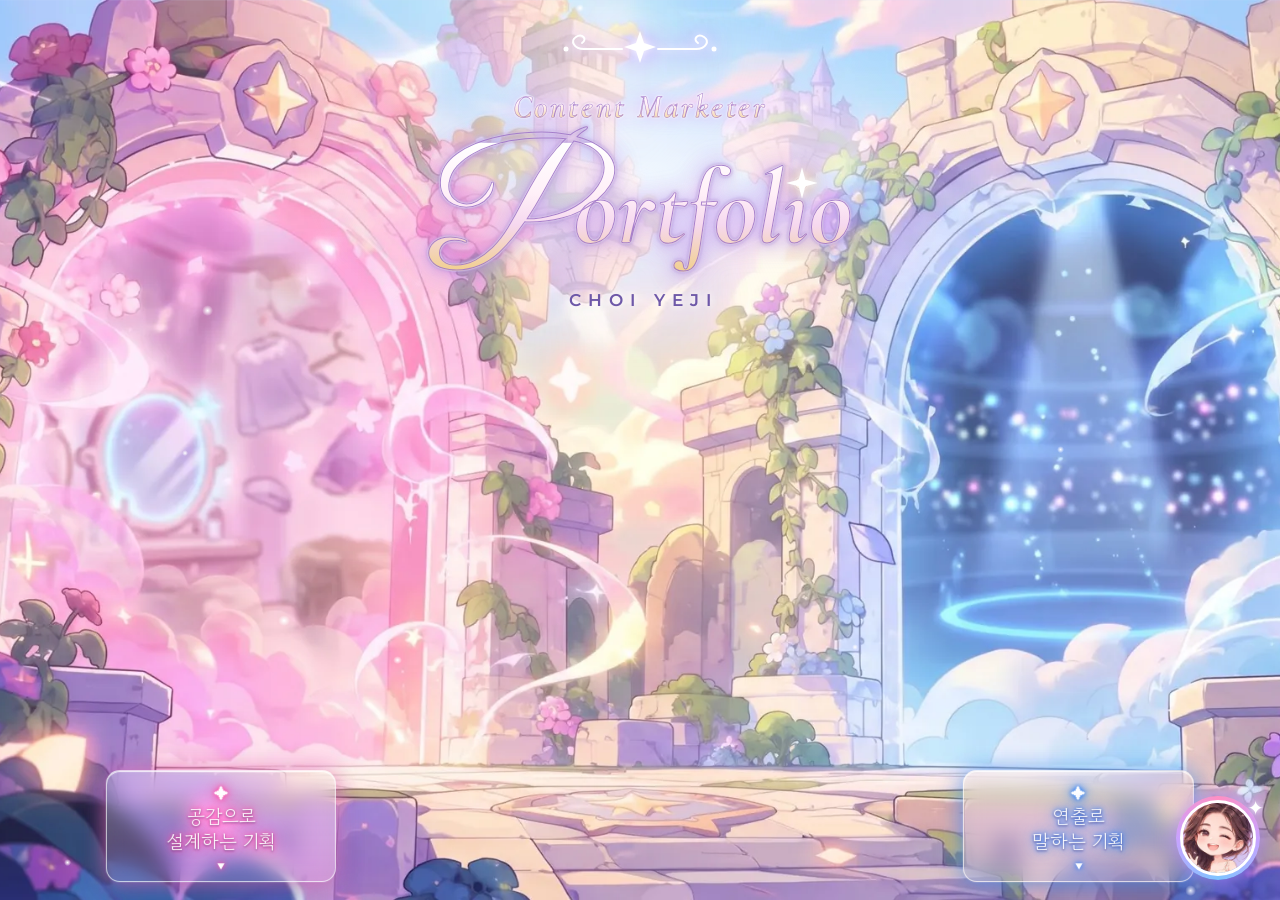
==== index.html @ 60f806ae "Rename 최예지_웹사이트.html to index.html" ====
<!DOCTYPE html>
<html lang="ko">
<head>
  <meta charset="utf-8">
  <meta name="viewport" content="width=device-width, initial-scale=1, viewport-fit=cover">
  <title>최예지 | 콘텐츠 마케터</title>

  <!-- 글꼴 (구글 폰트) -->
  <link rel="preconnect" href="https://fonts.googleapis.com">
  <link rel="preconnect" href="https://fonts.gstatic.com" crossorigin>
  <link href="https://fonts.googleapis.com/css2?family=Black+Han+Sans&family=Cormorant+Garamond:ital,wght@1,700&family=Great+Vibes&family=Gowun+Dodum&family=Montserrat:wght@500;600;800&family=Noto+Sans+KR:wght@400;500;900&display=swap" rel="stylesheet">

  <!-- 디자인 -->
  <link rel="stylesheet" href="css/style.css">
</head>
<body>

  <!-- =====================================================
       1. 입구
       가로 화면용(.sh)과 세로 화면용(.sv) 두 벌이 있어요.
       문 위치는 각 button의 style(left/top/width/height, 그림 대비 %)로 맞춰요.
       ===================================================== -->
  <section id="entry" aria-label="입구">

    <!-- 1-1. 가로 화면 -->
    <div class="st sh">
      <div class="z"><div class="bg"></div><div class="fx"></div></div>
      <button class="hit hp" data-w="pink" style="left:10.8%;top:15.8%;width:26.4%;height:68.2%" aria-label="분홍 세계 열기: 에이블리">
        <span class="lb">공감으로<br>설계하는 기획</span>
      </button>
      <button class="hit hb" data-w="blue" style="left:64.8%;top:19.8%;width:24.8%;height:63.2%" aria-label="파랑 세계 열기: 포켓몬 챔피언스">
        <span class="lb">연출로<br>말하는 기획</span>
      </button>
    </div>

    <!-- 1-2. 세로 화면 (모바일) -->
    <div class="st sv">
      <div class="z"><div class="bg"></div><div class="fx"></div></div>
      <button class="hit hp" data-w="pink" style="left:8.5%;top:44.2%;width:29%;height:23.2%" aria-label="분홍 세계 열기: 에이블리">
        <span class="lb">공감으로<br>설계하는 기획</span>
      </button>
      <button class="hit hb" data-w="blue" style="left:66.2%;top:44.2%;width:26.2%;height:21.5%" aria-label="파랑 세계 열기: 포켓몬 챔피언스">
        <span class="lb">연출로<br>말하는 기획</span>
      </button>
    </div>

    <!-- 1-3. Portfolio 타이틀 -->
    <div class="ttl">
      <svg viewBox="0 0 200 44" fill="none" stroke="#fff" stroke-width="2" stroke-linecap="round" aria-hidden="true">
        <path d="M100 4l4 12 12 4-12 4-4 12-4-12-12-4 12-4z" fill="#fff" stroke="none"/>
        <path d="M82 22H44c-10 0-14-8-8-12s12 2 6 6"/><path d="M118 22h38c10 0 14-8 8-12s-12 2-6 6"/>
        <circle cx="26" cy="22" r="2.5" fill="#fff" stroke="none"/><circle cx="174" cy="22" r="2.5" fill="#fff" stroke="none"/>
      </svg>
      <p class="kick">Content Marketer</p>
      <div class="tt"><h1 class="h2" aria-label="최예지 포트폴리오"><span class="cp" aria-hidden="true">P</span><span class="rest" aria-hidden="true">ortfolio</span></h1></div>
      <p class="nmn">CHOI YEJI</p>
    </div>
  </section>


  <!-- =====================================================
       2. 세계 (분홍/파랑) — 내용은 js/data.js, 그리는 코드는 js/main.js 4번
       ===================================================== -->
  <div id="cv"></div>   <!-- 세계 이동 때 번지는 원 -->
  <main id="w"></main>


  <!-- =====================================================
       3. 영상 창 · 기획서 확대 창
       ===================================================== -->
  <div id="m" role="dialog" aria-modal="true" aria-label="영상"><div id="mb"></div><button id="mx" aria-label="닫기">×</button></div>
  <div id="z" role="dialog" aria-label="기획서 확대"><img alt=""><button id="zx" aria-label="닫기">×</button></div>


  <!-- =====================================================
       4. 프로필 창 (입구 오른쪽 아래 '프로필' 버튼으로 열림)
       ===================================================== -->
  <div id="pp" role="dialog" aria-label="프로필"></div>   <!-- 내용은 js/data.js의 SITE.profile에서 채워져요 -->
  <button id="pb" aria-expanded="false" aria-label="프로필 보기"><span class="ring"></span><img src="images/profile/chibi-face.webp" alt=""><span class="spk">✦</span><span class="tip">프로필 보기</span></button>

  
  <!-- 내용 데이터 → 동작 순서로 불러와요 -->
  <script src="js/data.js"></script>
  <script src="js/main.js"></script>
</body>
</html>
---- css/style.css ----
/* =========================================================
   최예지 포트폴리오 — 스타일
   ---------------------------------------------------------
   0. 기본 설정 (색 변수, 글꼴, 공통)
   1. 입구 — 배경 그림과 화면 맞춤
   2. 입구 — 두 문 (마우스 올림, 빛)
   3. 입구 — 문 아래 안내 창
   4. 입구 — Portfolio 타이틀
   5. 반짝이 · 꽃잎 효과 (입구와 세계 공통)
   6. 세계 이동 전환 효과 (원이 번지는 화면)
   7. 세계 — 색 설정 (분홍 / 파랑)
   8. 세계 — 배경 (그라데이션 + 흐린 문 그림)
   9. 세계 — 상단 바와 버튼
   10. 세계 — 영상 썸네일 · 제목
   11. 세계 — 움직이는 띠지
   12. 세계 — 기획서 뷰어
   13. 세계 — 연락처 · 안내 문구
   14. 영상 창 · 기획서 확대 창
   15. 프로필 버튼 · 프로필 창
   16. 모션 줄이기 설정
   ========================================================= */


/* ===== 0. 기본 설정 ===== */
:root {
  --ink: #15151F; --surf: #fff; --mute: #5F6280; --line: #DADCEB;
  color-scheme: light;
  box-sizing: border-box;
  padding-top: env(safe-area-inset-top, 0px);
  padding-bottom: env(safe-area-inset-bottom, 0px);
}
@media (prefers-color-scheme: dark) {
  :root:not([data-theme="light"]) { --ink: #ECEDF7; --surf: #1D1F2E; --mute: #9EA2BE; --line: #2B2D40; color-scheme: dark; }
}
:root[data-theme="dark"] { --ink: #ECEDF7; --surf: #1D1F2E; --mute: #9EA2BE; --line: #2B2D40; color-scheme: dark; }
html { scroll-padding-top: env(safe-area-inset-top, 0px); }
* { box-sizing: border-box; }
body { margin: 0; font-family: "Noto Sans KR", system-ui, sans-serif; line-height: 1.65; word-break: keep-all; background: #EEEDF6; color: #111; overflow-x: hidden; }
button { font: inherit; color: inherit; cursor: pointer; }
:focus-visible { outline: 3px solid #2268FC; outline-offset: 3px; }
.mo { font-family: Montserrat, "Noto Sans KR", sans-serif; font-weight: 800; }   /* 숫자·영문용 글꼴 */


/* ===== 1. 입구 — 배경 그림과 화면 맞춤 ===== */
#entry { position: relative; height: 100svh; overflow: hidden; background: #cfe0ff; }

/* .st = 그림 무대. --sy 값은 js의 fitEntry()가 화면 높이에 맞춰 자동으로 넣어요 */
.st { position: absolute; left: 50%; top: 50%; transform: translate(-50%, calc(-50% - var(--sy, 0px))); }
.sh { width: max(100vw, calc(100svh * 1.791)); aspect-ratio: 2576 / 1438; }            /* 가로 화면용 */
.sv { width: max(100vw, calc(100svh * .5582)); aspect-ratio: 1438 / 2576; display: none; } /* 세로 화면용 */
@media (orientation: portrait) { .sh { display: none; } .sv { display: block; } }

.z { position: absolute; inset: 0; transition: transform 1.1s cubic-bezier(.2,.8,.2,1), transform-origin 1.1s; }
.bg { position: absolute; inset: 0; background-size: cover; }
.sh .bg { background-image: url(../images/entrance/entrance-wide.webp); }  /* 가로 입구 그림 */
.sv .bg { background-image: url(../images/entrance/entrance-tall.webp); }  /* 세로 입구 그림 */

/* 문에 마우스를 올리면 그 문 쪽으로 그림이 살짝 확대 */
.sh:has(.hp:hover) .z, .sh:has(.hp:focus-visible) .z { transform-origin: 24% 54%; transform: scale(1.07); }
.sh:has(.hb:hover) .z, .sh:has(.hb:focus-visible) .z { transform-origin: 78% 52%; transform: scale(1.07); }
.sv:has(.hp:hover) .z, .sv:has(.hp:focus-visible) .z { transform-origin: 23% 57%; transform: scale(1.07); }
.sv:has(.hb:hover) .z, .sv:has(.hb:focus-visible) .z { transform-origin: 80% 55%; transform: scale(1.07); }


/* ===== 2. 입구 — 두 문 =====
   문 위치와 크기는 index.html의 각 문(button) style 속성에 있어요 */
.hit { position: absolute; border: 0; background: transparent; border-radius: 50% 50% 4px 4px / 34% 34% 4px 4px; cursor: pointer; animation: br 3.2s ease-in-out infinite; transition: background .5s, box-shadow .5s; }
.hp { --gc: rgba(255,120,190,.75); --tint: rgba(255,170,215,.26); --tg: #FF4FA3; } /* 분홍 문 색 */
.hb { --gc: rgba(80,170,255,.8);   --tint: rgba(140,205,255,.26); --tg: #1F7BFF; } /* 파랑 문 색 */
@keyframes br { 50% { box-shadow: 0 0 30px 4px var(--gc); } }   /* 가만히 있을 때 숨 쉬는 빛 */
.hit:hover, .hit:focus-visible { animation: none; background: radial-gradient(closest-side, rgba(255,255,255,.4), rgba(255,255,255,0)); box-shadow: 0 0 70px 14px var(--gc), inset 0 0 50px rgba(255,255,255,.55); }


/* ===== 3. 입구 — 문 아래 안내 창 ===== */
.lb {
  position: absolute; top: 100%; left: 50%; transform: translateX(-50%);
  margin-top: calc(14px - var(--lm, 0px));          /* --lm: 화면이 낮을 때 js가 위로 끌어올림 */
  display: flex; flex-direction: column; align-items: center; gap: 4px;
  width: 12em; padding: 14px 20px 10px; border-radius: 14px;
  font-family: "Gowun Dodum", "Noto Sans KR", sans-serif; font-size: clamp(.95rem, 1.8vw, 1.2rem); line-height: 1.3; color: #fff;
  text-shadow: 0 1px 2px rgba(50,20,90,.55), 0 0 4px var(--tg), 0 0 10px var(--tg), 0 0 20px var(--tg);
  border: 1px solid rgba(255,255,255,.7);
  background: linear-gradient(180deg, rgba(255,255,255,.3), var(--tint));
  box-shadow: inset 0 1px 0 rgba(255,255,255,.75), 0 8px 30px rgba(70,40,130,.22), 0 0 22px var(--gc);
  backdrop-filter: blur(10px) saturate(1.3); -webkit-backdrop-filter: blur(10px) saturate(1.3);
  transition: transform .4s, box-shadow .4s, background .4s;
}
.lb::before { content: "✦"; color: #fff; font-size: 15px; line-height: 1; text-shadow: 0 0 4px var(--tg), 0 0 10px var(--tg), 0 0 18px var(--tg); }
.lb::after  { content: "▼"; font-size: 9px; line-height: 1; margin-top: 4px; color: #fff; text-shadow: 0 0 4px var(--tg), 0 0 10px var(--tg); animation: bob 1.6s ease-in-out infinite; }
@keyframes bob { 50% { transform: translateY(4px); } }
.hit:hover .lb, .hit:focus-visible .lb { transform: translate(-50%, -4px); background: linear-gradient(180deg, rgba(255,255,255,.42), var(--tint)); box-shadow: inset 0 1px 0 rgba(255,255,255,.85), 0 10px 34px rgba(70,40,130,.28), 0 0 40px 6px var(--gc); }

/* 두 문의 바닥 높이가 달라서, 파랑 쪽 창을 내려 높이를 맞춤 */
.sh .hb .lb { top: 101.58%; }
.sv .hb .lb { top: 107.9%; }

/* 세로 화면(모바일)에서 안내 창 */
@media (orientation: portrait) {
  .lb { width: 9em; font-size: .82rem; padding: 12px 10px 8px; }
  .hp .lb { left: 8px; transform: none; }
  .hb .lb { left: auto; right: 8px; transform: none; }
  .hit:hover .lb { transform: translateY(-4px); }
}


/* ===== 4. 입구 — Portfolio 타이틀 ===== */
.ttl { position: absolute; z-index: 5; top: max(3svh, 14px); left: 0; right: 0; display: flex; flex-direction: column; align-items: center; pointer-events: none; animation: ttf 5s ease-in-out infinite; }
@keyframes ttf { 50% { transform: translateY(-6px); } }
.ttl > svg { width: clamp(120px, 16vw, 200px); height: auto; margin-bottom: clamp(8px, 1.4vw, 16px); filter: drop-shadow(0 0 4px #fff) drop-shadow(0 0 10px #B98CFF); }  /* 위쪽 별 장식 */
.ttl::before { content: ""; position: absolute; z-index: -1; left: 50%; top: -12%; bottom: -18%; width: min(92vw, 680px); transform: translateX(-50%); background: radial-gradient(closest-side, rgba(255,255,255,.7), rgba(255,240,250,.35) 55%, rgba(255,255,255,0)); filter: blur(6px); }  /* 뒤 후광 */
.tt { position: relative; font-size: calc(clamp(2.8rem, 8.5vw, 6rem) * 1.1); padding: 0 .15em .1em; }
.h2 {   /* 진주·금빛 글자 + 지나가는 빛줄기 */
  margin: 0; font-family: 'Cormorant Garamond', serif; font-style: italic; font-weight: 700; font-size: 1em; line-height: 1.25;
  color: transparent; -webkit-text-stroke: 1px rgba(160,120,200,.9);
  background: linear-gradient(110deg, rgba(255,255,255,0) 42%, rgba(255,255,255,.95) 50%, rgba(255,255,255,0) 58%), linear-gradient(180deg, #FFFFFF 0%, #FFF0F8 38%, #F6D8EF 62%, #F1CF86 100%);
  background-size: 250% 100%, 100% 100%; background-repeat: no-repeat; -webkit-background-clip: text; background-clip: text;
  filter: drop-shadow(0 0 1px #fff) drop-shadow(0 0 1.5px rgba(150,110,200,.9)) drop-shadow(0 0 12px rgba(220,180,255,.8)) drop-shadow(0 2px 6px rgba(120,90,180,.3));
  animation: shine 4.5s ease-in-out infinite;
}
@keyframes shine { 0%, 55% { background-position: 160% 0, 0 0; } 100% { background-position: -60% 0, 0 0; } }
.cp { font-family: 'Great Vibes', cursive; font-style: normal; font-weight: 400; font-size: 1.6em; line-height: 0; vertical-align: -.13em; margin-right: -.06em; }  /* 필기체 P */
.sx { position: absolute; width: .3em; height: .3em; transform: translate(-50%, -50%); pointer-events: none; filter: drop-shadow(0 0 3px #fff) drop-shadow(0 0 8px #F3D58A); animation: tw2 2.4s ease-in-out infinite; }  /* i 위의 별 */
.sx svg { width: 100%; height: 100%; display: block; }
@keyframes tw2 { 50% { transform: translate(-50%, -50%) scale(.7) rotate(20deg); opacity: .75; } }
.nmn { margin: 4px 0 0; font: 600 clamp(.8rem, 1.6vw, 1.05rem) Montserrat, sans-serif; letter-spacing: .42em; padding-left: .42em; color: #6E58A8; text-shadow: 0 0 6px #fff, 0 0 12px rgba(255,255,255,.85); }  /* CHOI YEJI */
.kick { margin: 0 0 calc(clamp(2.8rem, 8.5vw, 6rem) * .18); font: italic 700 calc(clamp(2.8rem, 8.5vw, 6rem) * .34) 'Cormorant Garamond', serif; letter-spacing: .08em; color: transparent; -webkit-text-stroke: .6px rgba(160,120,200,.85); background: linear-gradient(180deg, #FFFFFF 0%, #FFF0F8 45%, #F1CF86 100%); -webkit-background-clip: text; background-clip: text; filter: drop-shadow(0 0 1px #fff) drop-shadow(0 0 8px rgba(220,180,255,.8)); }   /* Content Marketer (타이틀 위 부제) */


/* ===== 5. 반짝이 · 꽃잎 효과 ===== */
.fx { position: absolute; inset: 0; overflow: hidden; pointer-events: none; }
#w > .fx { position: fixed; z-index: 1; }
.sp { position: absolute; width: var(--s); height: var(--s); border-radius: 50%; background: radial-gradient(#fff, rgba(255,255,255,0) 70%); animation: tw 3s ease-in-out infinite; }
@keyframes tw { 0%, 100% { opacity: .1; transform: scale(.6); } 50% { opacity: 1; transform: scale(1.3); } }
.pt { position: absolute; top: -5%; width: 14px; height: 10px; border-radius: 70% 0 70% 0; background: var(--pc, #FFB3D1); opacity: .8; animation: fall linear infinite; }
@keyframes fall { to { transform: translate(70px, 110vh) rotate(400deg); } }


/* ===== 6. 세계 이동 전환 효과 ===== */
#cv { position: fixed; inset: 0; z-index: 40; pointer-events: none; opacity: 0; }


/* ===== 7. 세계 — 색 설정 =====
   --ac 강조색 / --tt 제목색 / --tf 제목 글꼴 / --bd 테두리 / --tx 글자 / --tx2 보조 글자
   --gl 반투명 창 바탕 / --glb 창 테두리 / --chb 챕터 버튼 바탕 / --pc 꽃잎 / --r 모서리 둥글기 */
#w { display: none; position: relative; min-height: 100svh; color: var(--tx); }
#w[data-w=pink] { --ac: #E8517C; --tt: #C93B72; --tf: "Noto Sans KR"; --bd: #F6A9C0; --tx: #2a1c30; --tx2: #6b5470; --gl: rgba(255,255,255,.4); --glb: rgba(255,255,255,.85); --chb: rgba(255,255,255,.7); --r: 28px; }
#w[data-w=blue] { --ac: #2268FC; --tt: #E3F3FF; --tf: "Black Han Sans"; --bd: rgba(160,220,255,.6); --tx: #F2F8FF; --tx2: #BCD9F5; --gl: rgba(12,38,100,.5); --glb: rgba(160,220,255,.55); --chb: rgba(255,255,255,.14); --pc: #BFE6FF; --r: 6px; }


/* ===== 8. 세계 — 배경 =====
   ::before = 그라데이션 / ::after = 흐린 문 그림 (blur 흐림, brightness 밝기, opacity 투명도) */
#w::before, #w::after { content: ""; position: fixed; inset: -60px; z-index: 0; pointer-events: none; }
#w[data-w=pink]::before { background: radial-gradient(circle at 50% 22%, #FFF1F8 0%, #F9C3DE 40%, #E2B5F0 75%, #C8B5F5 100%); }
#w[data-w=pink]::after  { background: url(../images/backgrounds/pink-portal.webp) center 30% / cover no-repeat; filter: blur(6px) brightness(.9); opacity: .85; }
#w[data-w=blue]::before { background: radial-gradient(circle at 50% 22%, #EAF4FF 0%, #AFCFFF 40%, #7C9FE8 75%, #5B78D6 100%); }
#w[data-w=blue]::after  { background: url(../images/backgrounds/blue-portal.webp) center 35% / cover no-repeat; filter: blur(6px) brightness(.9); opacity: .85; }
.wrap { position: relative; z-index: 1; max-width: 1000px; margin: 0 auto; padding: 0 clamp(16px, 4vw, 40px); }
.gl { background: var(--gl); border: 1.5px solid var(--glb); border-radius: var(--r); backdrop-filter: blur(14px); -webkit-backdrop-filter: blur(14px); }  /* 반투명 창 공통 */


/* ===== 9. 세계 — 상단 바와 버튼 ===== */
.bar { position: sticky; top: env(safe-area-inset-top, 0px); z-index: 20; display: flex; justify-content: space-between; gap: 8px; padding: 12px clamp(16px, 4vw, 40px); border-bottom: 1px solid rgba(255,255,255,.35); backdrop-filter: blur(12px) saturate(1.2); -webkit-backdrop-filter: blur(12px) saturate(1.2); }
#w[data-w=pink] .bar { background: rgba(190,110,165,.3); }
#w[data-w=blue] .bar { background: rgba(70,110,185,.3); }

/* 버튼: --tc 글자색 / --gc 바깥 빛 */
.bar button {
  --tc: #D63A84; --gc: rgba(255,120,190,.55);
  display: inline-flex; align-items: center; gap: 6px;
  font-family: "Gowun Dodum", "Noto Sans KR", sans-serif; font-size: .95rem; color: var(--tc);
  padding: 7px 18px; border-radius: 14px; border: 1px solid rgba(255,255,255,.8); background: rgba(255,255,255,.8);
  box-shadow: 0 4px 16px rgba(70,40,130,.16), 0 0 14px var(--gc);
  text-shadow: 0 0 6px rgba(255,255,255,.9); -webkit-text-stroke: .45px currentColor;   /* 글자 굵게 보이기 */
  backdrop-filter: blur(10px) saturate(1.3); -webkit-backdrop-filter: blur(10px) saturate(1.3);
  transition: transform .25s, box-shadow .3s, background .3s;
}
.bar button::before { content: "✦"; font-size: .8em; }
.bar button:hover { transform: translateY(-2px); background: rgba(255,255,255,.92); box-shadow: 0 6px 20px rgba(70,40,130,.2), 0 0 26px 4px var(--gc); }
.bar button:active { transform: translateY(0); }
/* 분홍 세계: 입구=분홍, 파랑 세계 보기=파랑 / 파랑 세계: 반대 */
#w[data-w=pink] #ot, #w[data-w=blue] #bk { --tc: #1F6FE8; --gc: rgba(80,170,255,.55); }


/* ===== 10. 세계 — 영상 썸네일 · 제목 ===== */
.tw { padding: 12px; margin-top: 28px; }   /* 썸네일을 감싼 반투명 창 */
.thumb { position: relative; display: block; width: 100%; aspect-ratio: 16 / 9; border: 0; padding: 0; overflow: hidden; border-radius: var(--r); }
.thumb img { width: 100%; height: 100%; object-fit: cover; transition: transform .6s; }
.thumb:hover img { transform: scale(1.04); }
.play { position: absolute; left: 50%; top: 50%; width: 84px; height: 84px; margin: -42px; border-radius: 50%; background: var(--ac); display: grid; place-items: center; transition: transform .3s; }
.play::after { content: ""; border-left: 24px solid #fff; border-block: 14px solid transparent; margin-left: 6px; }
.thumb:hover .play { transform: scale(1.15); }

.it { margin-top: 14px; padding: 12px 4px; }   /* 제목 구간 (바탕 없음) */
/* 첫 화면에 썸네일·제목·띠지가 다 보이도록 화면 높이에 맞춰 너비 제한
   600px = 썸네일을 뺀 나머지(상단 바, 제목, 띠지, 여백) 높이 / 340px = 가장 작을 때 너비 */
.tw, .it { max-width: max(340px, calc((100svh - 600px) * 16 / 9 + 27px)); margin-left: auto; margin-right: auto; }
h2.t { margin: 0 0 6px; font-family: var(--tf), sans-serif; font-weight: 900; font-size: clamp(1.8rem, min(6vw, 6svh), 3.8rem); line-height: 1.15; letter-spacing: -.02em; color: #fff; }
.lead { margin: 0; font-size: 1.1rem; max-width: 34em; }
#w[data-w=pink] h2.t { text-shadow: 0 1px 2px rgba(120,40,90,.35), 0 0 4px rgba(255,125,190,.85), 0 0 10px rgba(255,90,170,.6), 0 0 22px rgba(255,90,170,.4); }
#w[data-w=blue] h2.t { text-shadow: 0 1px 2px rgba(20,40,100,.35), 0 0 4px rgba(110,170,255,.85), 0 0 10px rgba(40,125,255,.6), 0 0 22px rgba(40,125,255,.4); }
#w[data-w=blue] h2.t { font-size: clamp(1.8rem, min(5.6vw, 5.4svh), 3.8rem); }   /* 영문 제목이 길어서 조금 작게 (두 줄 방지) */
#w[data-w=pink] .lead { color: #fff; text-shadow: 0 1px 3px rgba(120,40,90,.45), 0 0 8px rgba(255,160,210,.5); }

/* 작품 정보 (역할 · 툴 · 기간) */
.meta { display: grid; grid-template-columns: auto 1fr; gap: 10px 16px; align-items: start; margin: 18px 0 0; padding: 18px 22px; font-size: 1rem; color: var(--tx); background: var(--gl); border: 1px solid var(--glb); border-radius: 16px; backdrop-filter: blur(12px); -webkit-backdrop-filter: blur(12px); }
.meta dt { font-weight: 700; white-space: nowrap; }
.meta dd { margin: 0; }
.tb { display: inline-block; margin: 0 6px 6px 0; padding: 3px 12px; border-radius: 999px; font: 700 .86rem Montserrat, "Noto Sans KR", sans-serif; }   /* 툴 배지 */
#w[data-w=pink] .tb { background: rgba(255,255,255,.85); color: #C9638F; border: 1px solid rgba(212,122,162,.45); }
#w[data-w=blue] .tb { background: rgba(255,255,255,.12); color: #CFE8FF; border: 1px solid rgba(156,208,255,.5); }

/* 기획 의도 (제목 아래, 왼쪽 세로선 + 조금 큰 글씨) */
.intent { margin: 22px 0 0; padding-left: 14px; border-left: 3px solid rgba(255,255,255,.85); color: #fff; }
.intent span { display: block; font-size: .85rem; font-weight: 700; letter-spacing: .04em; opacity: .92; }
.intent p { margin: 4px 0 0; font-family: "Gowun Dodum", "Noto Sans KR", sans-serif; font-size: 1.18rem; line-height: 1.55; }
#w[data-w=pink] .intent { text-shadow: 0 1px 3px rgba(120,40,90,.45), 0 0 8px rgba(255,160,210,.5); }
#w[data-w=blue] .intent { border-left-color: #9CD0FF; text-shadow: 0 1px 3px rgba(20,40,100,.4); }

/* 첫 화면 묶음: 화면 높이를 꽉 채워서, 아래 '기획서' 제목이 반쯤 걸쳐 보이지 않게 해요 */
.scr { min-height: calc(100svh - 64px); display: flex; flex-direction: column; justify-content: center; padding-bottom: 24px; }
.scr .strip { margin-bottom: 0; }

/* 넓은 화면: 썸네일 옆에 제목과 작품 정보 (첫 화면 높이는 그대로) */
.hero { max-width: 1320px; }
@media (min-width: 1000px) {
  .hero { display: grid; grid-template-columns: auto 420px; gap: 36px; align-items: stretch; justify-content: center; margin-top: 28px; margin-bottom: 40px; }
  .hero .tw { align-self: start; margin: 0; max-width: none; width: min(calc((100svh - 400px) * 16 / 9 + 27px), 772px); }   /* 400px = 썸네일을 뺀 나머지 높이 */
  .hero .it { margin: 0; padding: 12px 0 0; max-width: none; display: flex; flex-direction: column; }   /* 제목은 썸네일 윗선, 정보 카드는 아랫선에 맞춤 */
  .hero .meta { margin-top: auto; }
  .hero h2.t, #w[data-w=blue] .hero h2.t { font-size: clamp(1.8rem, 2.4vw, 2.6rem); white-space: nowrap; }   /* 제목 한 줄 */
  #w[data-w=blue] .hero h2.t { font-size: clamp(1.6rem, 2.1vw, 2.3rem); }   /* 영문 제목이 길어서 조금 작게 */
}

/* 구간 제목 (예: 기획서) */
h3 { margin: 0 0 14px; font-family: "Noto Sans KR", sans-serif; font-weight: 900; font-size: 1.6rem; color: var(--tt); }
.sec { margin-bottom: 56px; }
.sec > h3, .pf > h3 { color: #fff; }
#w[data-w=pink] .sec > h3, #w[data-w=pink] .pf > h3 { text-shadow: 0 1px 2px rgba(120,40,90,.35), 0 0 4px rgba(255,125,190,.85), 0 0 10px rgba(255,90,170,.6), 0 0 22px rgba(255,90,170,.4); }
#w[data-w=blue] .sec > h3, #w[data-w=blue] .pf > h3 { text-shadow: 0 1px 2px rgba(20,40,100,.35), 0 0 4px rgba(110,170,255,.85), 0 0 10px rgba(40,125,255,.6), 0 0 22px rgba(40,125,255,.4); }


/* ===== 11. 세계 — 움직이는 띠지 ===== */
.strip { position: relative; z-index: 1; margin: 0 calc(50% - 50vw) 56px; width: 100vw; overflow: hidden; }
.tr { display: flex; gap: 12px; width: max-content; animation: run 70s linear infinite; padding: 10px 12px; }  /* 70s = 한 바퀴 시간 */
.strip:hover .tr { animation-play-state: paused; }
@keyframes run { to { transform: translateX(-50%); } }
.tr figure { margin: 0; width: min(62vw, 300px, 40svh); }   /* 낮은 화면에서는 띠지 이미지도 작아져요 */
.tr img { display: block; width: 100%; aspect-ratio: 16 / 9; object-fit: cover; border-radius: var(--r); border: 2px solid var(--bd);; transition: transform .35s, filter .35s, opacity .35s, box-shadow .35s; }
/* 마우스를 올리면: 띠지가 멈추고, 그 장면은 커지며 밝아지고, 나머지는 살짝 흐려져요 */
#w[data-w=pink] .strip { --sg: rgba(255,90,170,.6); }
#w[data-w=blue] .strip { --sg: rgba(70,150,255,.65); }
.tr figure { position: relative; }
.tr figure:hover { z-index: 2; }
.tr figure:hover img { transform: scale(1.06); filter: brightness(1.08); box-shadow: 0 0 0 2px #fff, 0 10px 26px var(--sg); }
.strip:hover .tr figure:not(:hover) img { opacity: .6; filter: saturate(.8); }
.tr figcaption { font-size: .8rem; margin-top: 4px; color: var(--tx2); }
#w[data-w=pink] .tr figcaption { color: #fff; text-shadow: 0 1px 3px rgba(120,40,90,.45); }


/* ===== 12. 세계 — 기획서 뷰어 ===== */
.stg { background: var(--gl); border: 1.5px solid var(--glb); border-radius: var(--r); padding: 14px 14px 10px; backdrop-filter: blur(14px); -webkit-backdrop-filter: blur(14px); }
.chs { display: flex; gap: 8px; overflow-x: auto; padding: 4px 2px 12px; scrollbar-width: none; }   /* 챕터 버튼 줄 */
.chs::-webkit-scrollbar { display: none; }
.ch { border: 2px solid var(--bd); background: var(--chb); border-radius: 999px; padding: 6px 16px; white-space: nowrap; color: var(--tx); transition: background .25s, color .25s; }
.ch.on { background: var(--ac); border-color: var(--ac); color: #fff; }
.sl { position: relative; overflow: hidden; background: #fff; aspect-ratio: 16 / 9; max-width: calc((100svh - 210px) * 16 / 9); margin: 0 auto; border-radius: var(--r); border: 2px solid var(--bd); box-shadow: 0 12px 40px rgba(30,30,80,.18); }  /* 기획서 이미지 틀 */
#w[data-w=pink] .sl { border: 0; border-radius: 8px; box-shadow: 0 10px 32px rgba(120,40,100,.22); }
.sl img { display: block; width: 100%; height: 100%; object-fit: contain; cursor: zoom-in; }
.nv { position: absolute; top: 50%; width: 44px; height: 44px; margin-top: -22px; border-radius: 50%; border: 0; background: rgba(255,255,255,.92); font-size: 1.5rem; line-height: 1; z-index: 2; box-shadow: 0 2px 10px rgba(0,0,0,.2); color: #111; }  /* 좌우 화살표 */
.nv.p { left: 10px; } .nv.n { right: 10px; }
.pg { display: flex; align-items: center; gap: 12px; margin: 12px auto 0; max-width: calc((100svh - 210px) * 16 / 9); }   /* 진행 표시 */
.pg i { flex: 1; height: 6px; border-radius: 3px; background: var(--bd); position: relative; overflow: hidden; }
.pg i::after { content: ""; position: absolute; inset: 0 auto 0 0; width: var(--f, 0%); background: var(--ac); transition: width .35s; }
.hint { font-size: .85rem; color: var(--tx2); margin: 6px 0 0; text-align: center; }


/* ===== 13. 세계 — 작품 안내 문구 · 프로필 카드 · 더 많은 작품 버튼 ===== */
.note { margin: 14px 4px 0; font-size: .85rem; color: var(--tx2); text-align: center; }

.pf { margin-bottom: 36px; }
.pfc { padding: clamp(18px, 3vw, 30px); color: var(--tx); }
.pfa { display: grid; grid-template-columns: minmax(200px, 280px) 1fr; gap: clamp(18px, 2.6vw, 30px); align-items: start; padding-bottom: 20px; margin-bottom: 8px; }   /* 위: 소개 */
.pfi { width: 100%; aspect-ratio: 1; object-fit: cover; object-position: center 18%; border-radius: calc(var(--r) * .7); border: 2px solid var(--bd); background: #D8CBF2; }  /* 캐릭터 */
.pfn { margin: 0; font-weight: 900; font-size: 1.6rem; color: var(--tt); }                       /* 이름 */
#w[data-w=pink] .pfn { color: var(--tx); }
.pft { margin: 4px 0 0; font: 800 .85rem Montserrat, sans-serif; letter-spacing: .16em; color: var(--tx2); }   /* CONTENT MARKETER */
.pfr { margin: 2px 0 0; font-size: .98rem; color: var(--tx2); }                                  /* 직무 분야 */
.pfe { margin: 2px 0 0; font-size: .98rem; color: var(--tx2); }                                  /* Contact */
.pfq { margin: 10px 0 0; font-family: "Gowun Dodum", "Noto Sans KR", sans-serif; font-size: 1.12rem; }   /* 한 줄 소개 */

.pfg { display: grid; grid-template-columns: 1.4fr 1fr; gap: clamp(20px, 3vw, 36px); }        /* 아래: 경력 | 스킬·교육 */
.pfh { margin: 0 0 8px; font-size: .95rem; font-weight: 900; color: var(--tx); letter-spacing: .02em; }   /* 소제목 */
.pfl { list-style: none; margin: 0 0 20px; padding: 0; }
.pfl li { padding: 12px 0; border-top: 1px solid var(--bd); }
.pfl .per { display: block; font-size: .85rem; color: var(--tx2); margin-bottom: 2px; }         /* 기간 */
.pfl b { display: block; font-weight: 700; font-size: 1rem; }
.pfl small { display: block; margin-top: 2px; font-size: .92rem; color: var(--tx2); }
.pfl small.full { font-size: .8rem; opacity: .85; }                                              /* 교육 전체 과정명 */
.sk { margin-top: 16px; }                                                                        /* 스킬 (위쪽 소개 아래) */
.sk > div { display: grid; grid-template-columns: 4.2em 1fr; gap: 8px; padding: 7px 0 2px; }
.sk b { font-size: .92rem; padding-top: 3px; }
.bd { display: inline-block; margin: 6px 6px 0 0; padding: 3px 11px; border-radius: 999px; font-size: .84rem; background: rgba(255,255,255,.55); border: 1px solid var(--bd); color: var(--tx); }   /* 배지 */
.sk .bd { margin: 0 5px 5px 0; padding: 2px 10px; font-size: .82rem; }
#w[data-w=blue] .bd { background: rgba(255,255,255,.1); }
.bd.m { font-weight: 700; }                                                                      /* 성과 배지 */
#w[data-w=pink] .bd.m { color: #C9638F; background: rgba(255,225,238,.85); border-color: rgba(212,122,162,.5); }
#w[data-w=blue] .bd.m { color: #CFE8FF; background: rgba(80,150,255,.25); border-color: rgba(156,208,255,.5); }
@media (max-width: 760px) {
  .pfa { grid-template-columns: 1fr; }
  .pfi { max-width: 260px; }
  .pfg { grid-template-columns: 1fr; }
}

/* 더 많은 작품 버튼 (상단 바 버튼과 같은 스타일, 조금 크게) */
.morew { text-align: center; margin: 8px 0 90px; }
.more {
  --tc: #D63A84; --gc: rgba(255,120,190,.55);
  display: inline-flex; align-items: center; gap: 10px;
  font-family: "Gowun Dodum", "Noto Sans KR", sans-serif; font-size: 1.1rem; color: var(--tc);
  padding: 12px 28px; border-radius: 16px; border: 1px solid rgba(255,255,255,.8); background: rgba(255,255,255,.8);
  box-shadow: 0 4px 16px rgba(70,40,130,.16), 0 0 14px var(--gc);
  text-shadow: 0 0 6px rgba(255,255,255,.9); -webkit-text-stroke: .45px currentColor;
  backdrop-filter: blur(10px) saturate(1.3); -webkit-backdrop-filter: blur(10px) saturate(1.3);
  transition: transform .25s, box-shadow .3s, background .3s;
}
.more::before, .more::after { content: "✦"; font-size: .8em; }
.more:hover { transform: translateY(-2px); background: rgba(255,255,255,.92); box-shadow: 0 6px 20px rgba(70,40,130,.2), 0 0 26px 4px var(--gc); }
#w[data-w=blue] .more { --tc: #1F6FE8; --gc: rgba(80,170,255,.55); }

/* 잠깐 뜨는 안내 */
.toast { position: fixed; left: 50%; bottom: 28px; transform: translateX(-50%); z-index: 70; background: rgba(20,16,40,.85); color: #fff; padding: 10px 18px; border-radius: 999px; font-size: .9rem; opacity: 0; transition: opacity .3s; pointer-events: none; }
.toast.on { opacity: 1; }


/* ===== 14. 영상 창 · 기획서 확대 창 ===== */
#m { position: fixed; inset: 0; z-index: 50; background: rgba(6,7,18,.85); display: none; place-items: center; padding: 16px; }
#m.on { display: grid; }
#mb { width: min(94vw, 1100px); aspect-ratio: 16 / 9; background: #000; position: relative; border-radius: var(--r, 12px); overflow: hidden; }
#mb img, #mb iframe, #mb video { width: 100%; height: 100%; border: 0; object-fit: cover; }
#mb p { position: absolute; left: 0; right: 0; bottom: 0; margin: 0; padding: 14px; background: rgba(0,0,0,.6); color: #fff; text-align: center; font-size: .95rem; }
#mx, #zx { position: fixed; top: calc(12px + env(safe-area-inset-top, 0px)); right: 16px; width: 44px; height: 44px; border-radius: 50%; border: 0; background: #fff; color: #111; font-size: 1.4rem; z-index: 61; }
#mx { position: absolute; }
#z { position: fixed; inset: 0; z-index: 60; background: rgba(6,7,18,.92); overflow: auto; display: none; }
#z.on { display: block; }
#z img { display: block; width: max(100vw, 1200px); height: auto; }


/* ===== 15. 프로필 버튼 · 프로필 창 ===== */
/* 프로필 배지: 치비 얼굴 + 도는 빛 고리 + 반짝 별 + 말풍선 */
#pb { position: fixed; right: 20px; bottom: calc(20px + env(safe-area-inset-bottom, 0px)); z-index: 30; width: 84px; height: 84px; padding: 0; border: 0; border-radius: 50%; background: none; transition: transform .25s; }
#pb:hover, #pb:focus-visible { transform: scale(1.06); }
#pb .ring { position: absolute; inset: 0; border-radius: 50%; background: conic-gradient(#FF8FC4, #C9A2FF, #7FC4FF, #C9A2FF, #FF8FC4); box-shadow: 0 0 18px 2px rgba(185,140,255,.65); animation: pbspin 6s linear infinite; }   /* 빛 고리 */
#pb img { position: absolute; inset: 4px; width: calc(100% - 8px); height: calc(100% - 8px); border-radius: 50%; object-fit: cover; border: 3px solid #fff; background: #D8CBF2; }   /* 치비 얼굴 */
#pb .spk { position: absolute; right: -4px; top: -6px; color: #fff; font-size: 20px; text-shadow: 0 0 6px #fff, 0 0 12px #B98CFF; animation: pbtw 2.4s ease-in-out infinite; }   /* 반짝 별 */
#pb .tip { position: absolute; right: calc(100% + 12px); top: 50%; transform: translate(6px, -50%); opacity: 0; pointer-events: none; white-space: nowrap; padding: 7px 14px; border-radius: 12px; background: rgba(255,255,255,.9); border: 1px solid #fff; color: #7A55C8; font: 700 .92rem "Gowun Dodum", "Noto Sans KR", sans-serif; box-shadow: 0 6px 18px rgba(80,40,140,.22); transition: opacity .25s, transform .25s; }   /* 말풍선 */
#pb .tip::after { content: ""; position: absolute; left: 100%; top: 50%; margin-top: -6px; border: 6px solid transparent; border-left-color: rgba(255,255,255,.9); }
#pb:hover .tip, #pb:focus-visible .tip { opacity: 1; transform: translate(0, -50%); }
@media (hover: none) { #pb .tip { opacity: 1; transform: translate(0, -50%); } }   /* 폰: 말풍선 항상 보이기 */
@keyframes pbspin { to { transform: rotate(360deg); } }
@keyframes pbtw { 50% { opacity: .4; transform: scale(.7); } }

#pp { position: fixed; right: 16px; bottom: calc(116px + env(safe-area-inset-bottom, 0px)); z-index: 30; width: min(360px, calc(100vw - 32px)); background: var(--surf); color: var(--ink); border-radius: 20px; padding: 22px; box-shadow: 0 12px 40px rgba(0,0,0,.3); transform-origin: 100% 100%; transform: scale(.85); opacity: 0; visibility: hidden; transition: transform .3s, opacity .3s, visibility .3s; }
#pp.on { transform: none; opacity: 1; visibility: visible; }
#pp h4 { margin: 0; font-size: 1.3rem; }
#pp .pi { margin: 2px 0 0; font-size: .9rem; color: var(--mute); }
#pp .l { color: var(--mute); margin: 2px 0 14px; }
#pp ul { margin: 0; padding: 0; }
#pp li { list-style: none; padding: 10px 0; border-top: 1px solid var(--line); font-size: .92rem; }
#pp li small { display: block; color: var(--mute); }
#pp a { color: inherit; }


/* ===== 16. 모션 줄이기 설정 (기기에서 '동작 줄이기'를 켠 사람용) ===== */
@media (prefers-reduced-motion: reduce) { * { animation: none !important; transition: none !important; } }
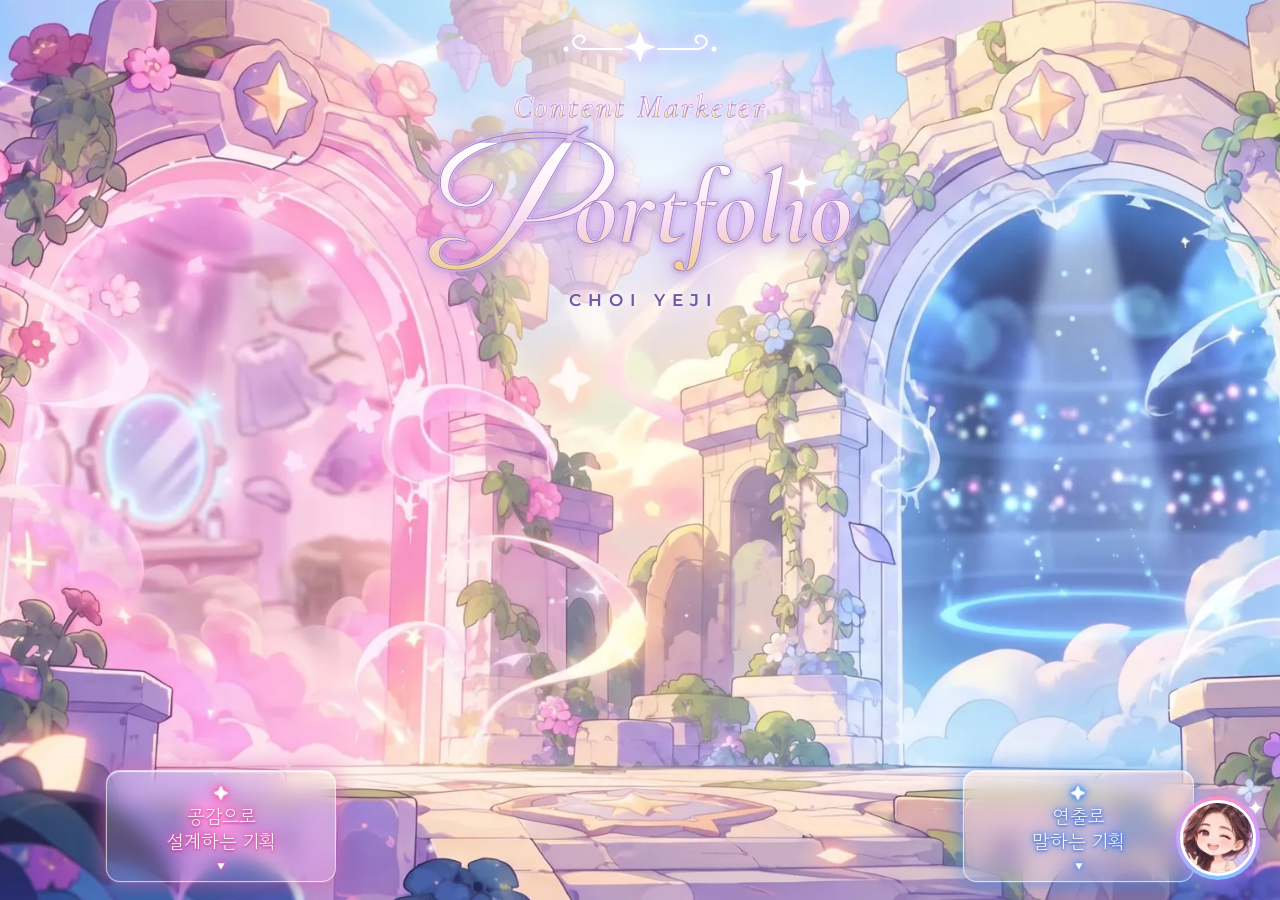
==== commit 8ac9d8db: "Update index.html" ====
--- a/index.html
+++ b/index.html
@@ -3,7 +3,20 @@
 <head>
   <meta charset="utf-8">
   <meta name="viewport" content="width=device-width, initial-scale=1, viewport-fit=cover">
-  <title>최예지 | 콘텐츠 마케터</title>
+  <title>최예지 | 콘텐츠 마케터 포트폴리오</title>
+
+  <!-- 검색 · 링크 미리보기 -->
+  <meta name="description" content="기획부터 제작까지, 브랜드의 이야기를 콘텐츠로 만듭니다. 콘텐츠 마케터 최예지의 포트폴리오.">
+  <meta property="og:type" content="website">
+  <meta property="og:title" content="최예지 | 콘텐츠 마케터 포트폴리오">
+  <meta property="og:description" content="기획부터 제작까지, 브랜드의 이야기를 콘텐츠로 만듭니다.">
+  <meta property="og:image" content="https://seonyul-melody.github.io/portfolio/images/og/og-image.jpg">
+  <meta property="og:url" content="https://seonyul-melody.github.io/portfolio/">
+  <meta name="twitter:card" content="summary_large_image">
+
+  <!-- 탭 아이콘 -->
+  <link rel="icon" type="image/png" href="images/profile/favicon.png">
+  <link rel="apple-touch-icon" href="images/profile/apple-touch-icon.png">
 
   <!-- 글꼴 (구글 폰트) -->
   <link rel="preconnect" href="https://fonts.googleapis.com">
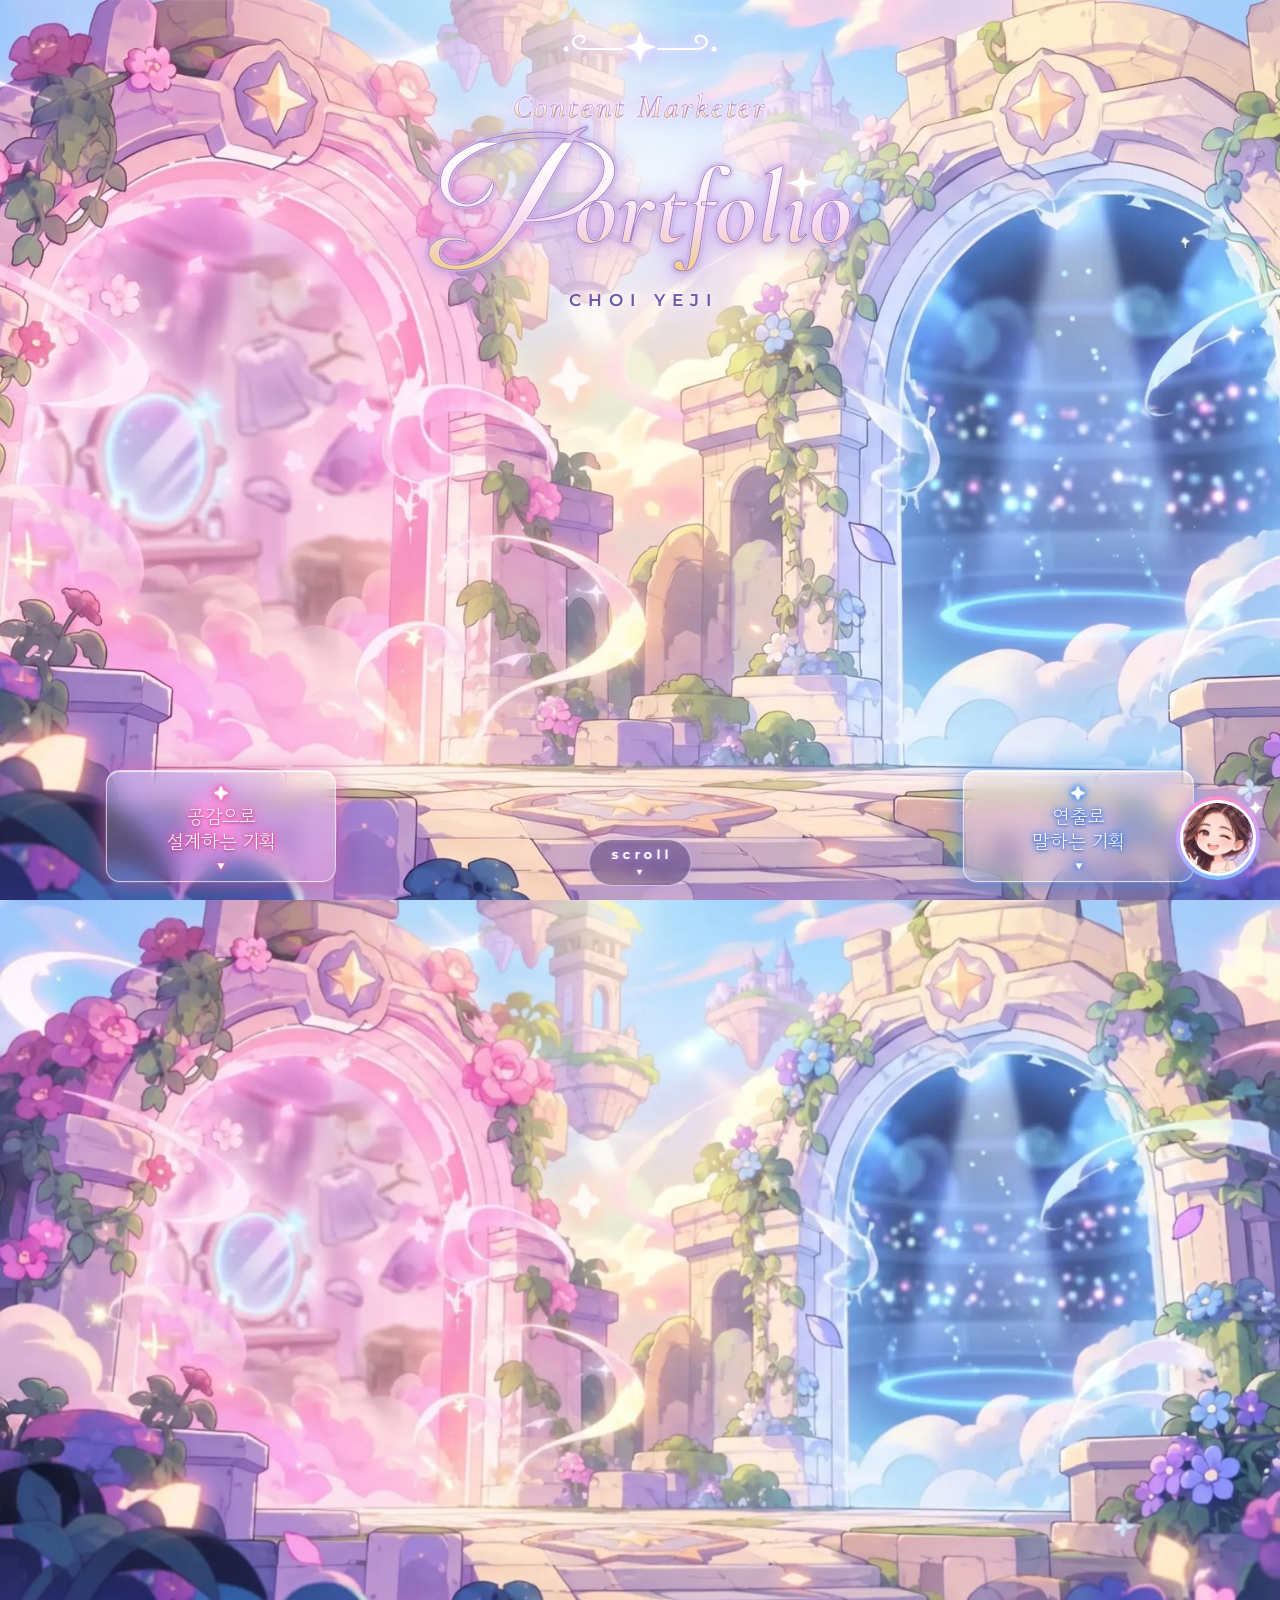
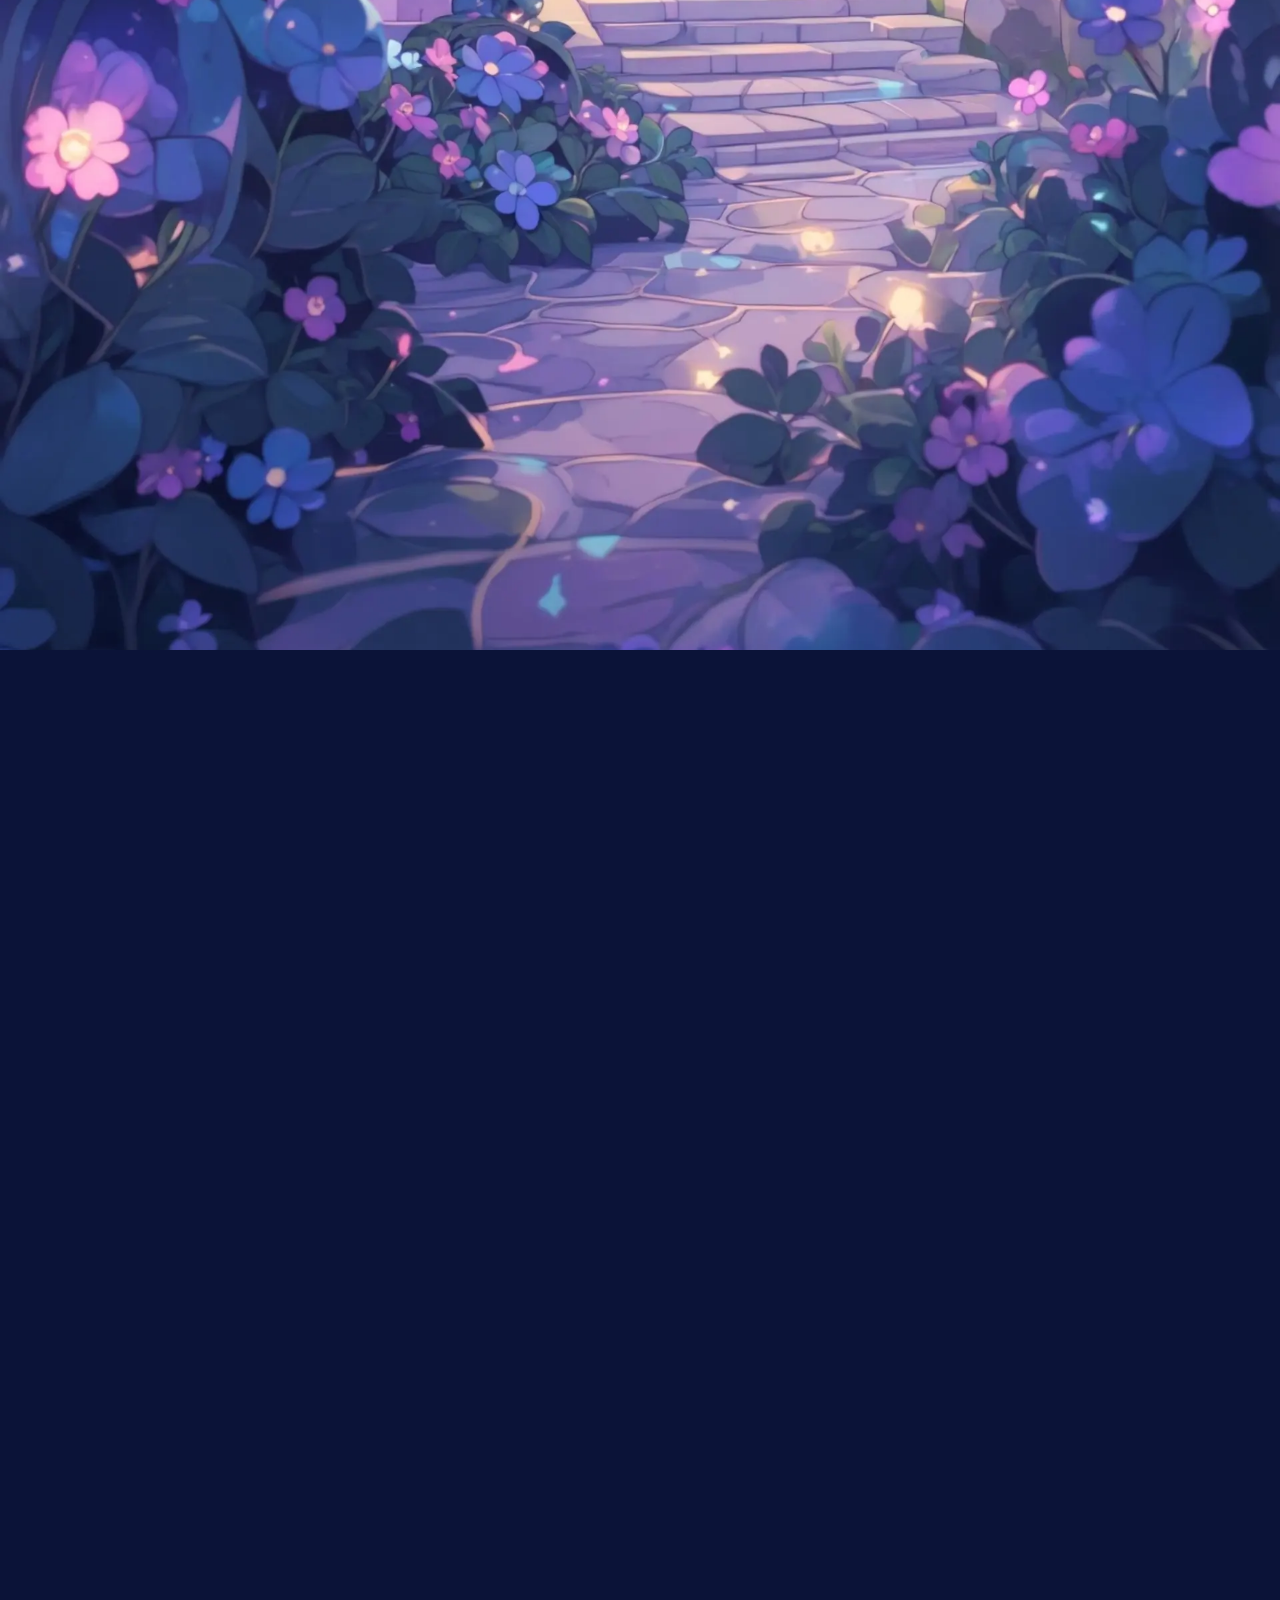
==== commit ce5f9c9a: "Update index.html" ====
--- a/index.html
+++ b/index.html
@@ -3,20 +3,7 @@
 <head>
   <meta charset="utf-8">
   <meta name="viewport" content="width=device-width, initial-scale=1, viewport-fit=cover">
-  <title>최예지 | 콘텐츠 마케터 포트폴리오</title>
-
-  <!-- 검색 · 링크 미리보기 -->
-  <meta name="description" content="기획부터 제작까지, 브랜드의 이야기를 콘텐츠로 만듭니다. 콘텐츠 마케터 최예지의 포트폴리오.">
-  <meta property="og:type" content="website">
-  <meta property="og:title" content="최예지 | 콘텐츠 마케터 포트폴리오">
-  <meta property="og:description" content="기획부터 제작까지, 브랜드의 이야기를 콘텐츠로 만듭니다.">
-  <meta property="og:image" content="https://seonyul-melody.github.io/portfolio/images/og/og-image.jpg">
-  <meta property="og:url" content="https://seonyul-melody.github.io/portfolio/">
-  <meta name="twitter:card" content="summary_large_image">
-
-  <!-- 탭 아이콘 -->
-  <link rel="icon" type="image/png" href="images/profile/favicon.png">
-  <link rel="apple-touch-icon" href="images/profile/apple-touch-icon.png">
+  <title>최예지 | 콘텐츠 마케터</title>
 
   <!-- 글꼴 (구글 폰트) -->
   <link rel="preconnect" href="https://fonts.googleapis.com">
@@ -68,6 +55,46 @@
       <div class="tt"><h1 class="h2" aria-label="최예지 포트폴리오"><span class="cp" aria-hidden="true">P</span><span class="rest" aria-hidden="true">ortfolio</span></h1></div>
       <p class="nmn">CHOI YEJI</p>
     </div>
+    <a class="cue" href="#plaza" aria-label="아래로 스크롤"><span>scroll</span>▼</a>   <!-- 아래로 내려가는 안내 -->
+  </section>
+
+
+  <!-- =====================================================
+       1-4. 입구 아래 별빛 광장 (How I Work · Works · 마무리)
+       ===================================================== -->
+  <div class="veil" aria-hidden="true"></div>   <!-- 스크롤하면 배경 전체를 한 번에 흐리게 덮는 막 (css 17번, js 11번) -->
+
+  <section id="plaza" aria-label="일하는 방식과 작품">
+    <div class="pz-cont" aria-hidden="true"></div>   <!-- 입구 그림이 아래로 이어지는 부분 (위치는 js 10번이 맞춰요) -->
+    <div class="fx"></div>
+
+    <div class="pz-sec" id="how">
+      <div class="rv"><p class="pz-k">How I Work</p>
+      <h2 class="pz-t">이렇게 일해요</h2></div>
+      <!-- 각 단계의 <div class="sim"></div> 안에 <img src="images/workflow/01.jpg" alt=""> 처럼 넣으면 이미지가 들어가요 -->
+      <ol class="steps">
+        <li class="rv"><div class="sim"><img src="images/workflow/01.jpg" alt="리서치 · 인사이트"></div><span class="mo">01</span><b>리서치 · 인사이트</b><small>시장과 사용자를 분석해 핵심 고민을 찾습니다.</small></li>
+        <li class="rv"><div class="sim"><img src="images/workflow/02.jpg" alt="기획 · 스토리보드"></div><span class="mo">02</span><b>기획 · 스토리보드</b><small>인사이트를 메시지와 장면으로 설계합니다.</small></li>
+        <li class="rv"><div class="sim"><img src="images/workflow/03.jpg" alt="AI 기술 활용"></div><span class="mo">03</span><b>AI 기술 활용</b><small><small>생성형 AI를 활용해 아이디어를 빠르게 장면으로 구현합니다.</small></small></li>
+        <li class="rv"><div class="sim"><img src="images/workflow/04.jpg" alt="편집 · 모션"></div><span class="mo">04</span><b>편집 · 모션</b><small>컷의 흐름과 움직임을 세심하게 다듬어 영상에 디테일을 더합니다.</small></li>
+        <li class="rv"><div class="sim"><img src="images/workflow/05.jpg" alt="성과 분석 · 개선"></div><span class="mo">05</span><b>성과 분석 · 개선</b><small>반응을 분석해 다음 콘텐츠를 개선합니다.</small></li>
+      </ol>
+    </div>
+
+    <div class="pz-sec rv" id="works">
+      <h2 class="pz-k big">Another World</h2>
+      <button class="gate" id="moreAll" aria-label="또 다른 작품 보러가기 (준비 중)">   <!-- 세 번째 통로: 작품 목록 페이지로 -->
+        <span class="gate-art"><span class="gate-glow"></span><img class="gate-img" src="images/gate/gate-closed.webp" alt=""><span class="gate-rays"></span></span>   <!-- 문 일러스트 + 마우스를 올리면 새어 나오는 빛 -->
+        <span class="gate-lb">또 다른 작품 보러가기</span>
+      </button>
+    </div>
+
+    <div class="pz-sec pz-end rv">
+      <p class="pz-k">Contact</p>
+      <p class="pz-q">기획부터 제작까지, 브랜드의 이야기를 콘텐츠로 만듭니다.</p>
+      <p class="pz-mail mo">artj0@naver.com</p>
+      <button class="pz-top" id="toTop">맨 위로</button>
+    </div>
   </section>
 
 
@@ -91,7 +118,7 @@
   <div id="pp" role="dialog" aria-label="프로필"></div>   <!-- 내용은 js/data.js의 SITE.profile에서 채워져요 -->
   <button id="pb" aria-expanded="false" aria-label="프로필 보기"><span class="ring"></span><img src="images/profile/chibi-face.webp" alt=""><span class="spk">✦</span><span class="tip">프로필 보기</span></button>
 
-  
+
   <!-- 내용 데이터 → 동작 순서로 불러와요 -->
   <script src="js/data.js"></script>
   <script src="js/main.js"></script>
--- a/css/style.css
+++ b/css/style.css
@@ -104,7 +104,7 @@
 
 
 /* ===== 4. 입구 — Portfolio 타이틀 ===== */
-.ttl { position: absolute; z-index: 5; top: max(3svh, 14px); left: 0; right: 0; display: flex; flex-direction: column; align-items: center; pointer-events: none; animation: ttf 5s ease-in-out infinite; }
+.ttl { position: absolute; z-index: 5; opacity: var(--uo, 1); top: max(3svh, 14px); left: 0; right: 0; display: flex; flex-direction: column; align-items: center; pointer-events: none; animation: ttf 5s ease-in-out infinite; }
 @keyframes ttf { 50% { transform: translateY(-6px); } }
 .ttl > svg { width: clamp(120px, 16vw, 200px); height: auto; margin-bottom: clamp(8px, 1.4vw, 16px); filter: drop-shadow(0 0 4px #fff) drop-shadow(0 0 10px #B98CFF); }  /* 위쪽 별 장식 */
 .ttl::before { content: ""; position: absolute; z-index: -1; left: 50%; top: -12%; bottom: -18%; width: min(92vw, 680px); transform: translateX(-50%); background: radial-gradient(closest-side, rgba(255,255,255,.7), rgba(255,240,250,.35) 55%, rgba(255,255,255,0)); filter: blur(6px); }  /* 뒤 후광 */
@@ -186,8 +186,8 @@
 .thumb { position: relative; display: block; width: 100%; aspect-ratio: 16 / 9; border: 0; padding: 0; overflow: hidden; border-radius: var(--r); }
 .thumb img { width: 100%; height: 100%; object-fit: cover; transition: transform .6s; }
 .thumb:hover img { transform: scale(1.04); }
-.play { position: absolute; left: 50%; top: 50%; width: 84px; height: 84px; margin: -42px; border-radius: 50%; background: var(--ac); display: grid; place-items: center; transition: transform .3s; }
-.play::after { content: ""; border-left: 24px solid #fff; border-block: 14px solid transparent; margin-left: 6px; }
+.play { --ps: clamp(52px, 12vw, 84px); position: absolute; left: 50%; top: 50%; width: var(--ps); height: var(--ps); margin: calc(var(--ps) / -2); border-radius: 50%; background: var(--ac); display: grid; place-items: center; transition: transform .3s; }   /* 재생 버튼: 폰에서는 작게 */
+.play::after { content: ""; border-left: calc(var(--ps) * .29) solid #fff; border-block: calc(var(--ps) * .17) solid transparent; margin-left: calc(var(--ps) * .07); }
 .thumb:hover .play { transform: scale(1.15); }
 
 .it { margin-top: 14px; padding: 12px 4px; }   /* 제목 구간 (바탕 없음) */
@@ -272,6 +272,18 @@
 .pg i { flex: 1; height: 6px; border-radius: 3px; background: var(--bd); position: relative; overflow: hidden; }
 .pg i::after { content: ""; position: absolute; inset: 0 auto 0 0; width: var(--f, 0%); background: var(--ac); transition: width .35s; }
 .hint { font-size: .85rem; color: var(--tx2); margin: 6px 0 0; text-align: center; }
+.nv2 { display: none; }   /* 진행 표시줄 옆 화살표: 폰에서만 */
+@media (max-width: 760px) {   /* 폰: 화살표는 이미지 밖으로, 버튼은 한 줄 + 오른쪽 끝 흐려짐 */
+  .stg { padding: 10px 8px 8px; }
+  .sl { border-radius: 6px; }
+  .sl .nv { display: none; }
+  .chs { gap: 6px; padding: 2px 40px 10px 2px; -webkit-mask-image: linear-gradient(90deg, #000 82%, transparent); mask-image: linear-gradient(90deg, #000 82%, transparent); }
+  .ch { font-size: .85rem; padding: 4px 12px; border-width: 1.5px; }
+  .pg { gap: 8px; margin-top: 10px; }
+  .pg .nv2 { display: grid; place-items: center; position: static; flex: none; margin: 0; width: 34px; height: 34px; font-size: 1.25rem; box-shadow: 0 2px 8px rgba(0,0,0,.12); }
+  #pgn { font-size: .85rem; }
+  .hint { font-size: .78rem; margin-top: 4px; }
+}
 
 
 /* ===== 13. 세계 — 작품 안내 문구 · 프로필 카드 · 더 많은 작품 버튼 ===== */
@@ -305,9 +317,14 @@
 .bd.m { font-weight: 700; }                                                                      /* 성과 배지 */
 #w[data-w=pink] .bd.m { color: #C9638F; background: rgba(255,225,238,.85); border-color: rgba(212,122,162,.5); }
 #w[data-w=blue] .bd.m { color: #CFE8FF; background: rgba(80,150,255,.25); border-color: rgba(156,208,255,.5); }
-@media (max-width: 760px) {
-  .pfa { grid-template-columns: 1fr; }
-  .pfi { max-width: 260px; }
+@media (max-width: 760px) {   /* 폰: 동그란 캐릭터가 카드 위에 걸치고, 소개는 가운데 정렬 */
+  .pfc { margin-top: 84px; padding-top: 0; }
+  .pfa { grid-template-columns: 1fr; justify-items: center; text-align: center; row-gap: 0; }
+  .pfa > div { width: 100%; }
+  .pfi { width: 160px; border-radius: 50%; margin-top: -80px; border: 4px solid #fff; box-shadow: 0 10px 28px rgba(120,60,140,.28); }
+  .pfn { margin-top: 12px; }
+  .pfe { margin-top: 10px; }
+  .sk { text-align: left; }
   .pfg { grid-template-columns: 1fr; }
 }
 
@@ -328,7 +345,7 @@
 #w[data-w=blue] .more { --tc: #1F6FE8; --gc: rgba(80,170,255,.55); }
 
 /* 잠깐 뜨는 안내 */
-.toast { position: fixed; left: 50%; bottom: 28px; transform: translateX(-50%); z-index: 70; background: rgba(20,16,40,.85); color: #fff; padding: 10px 18px; border-radius: 999px; font-size: .9rem; opacity: 0; transition: opacity .3s; pointer-events: none; }
+.toast { position: fixed; left: 50%; bottom: calc(28px + env(safe-area-inset-bottom, 0px)); transform: translateX(-50%); z-index: 70; background: rgba(20,16,40,.85); color: #fff; padding: 10px 20px; border-radius: 999px; font-size: .9rem; white-space: nowrap; text-align: center; max-width: calc(100vw - 32px); opacity: 0; transition: opacity .3s; pointer-events: none; }   /* 한 줄, 가운데 정렬 */
 .toast.on { opacity: 1; }
 
 
@@ -340,9 +357,9 @@
 #mb p { position: absolute; left: 0; right: 0; bottom: 0; margin: 0; padding: 14px; background: rgba(0,0,0,.6); color: #fff; text-align: center; font-size: .95rem; }
 #mx, #zx { position: fixed; top: calc(12px + env(safe-area-inset-top, 0px)); right: 16px; width: 44px; height: 44px; border-radius: 50%; border: 0; background: #fff; color: #111; font-size: 1.4rem; z-index: 61; }
 #mx { position: absolute; }
-#z { position: fixed; inset: 0; z-index: 60; background: rgba(6,7,18,.92); overflow: auto; display: none; }
-#z.on { display: block; }
-#z img { display: block; width: max(100vw, 1200px); height: auto; }
+#z { position: fixed; inset: 0; z-index: 60; background: rgba(6,7,18,.92); overflow: hidden; display: none; touch-action: none; }
+#z.on { display: flex; align-items: center; justify-content: center; }
+#z img { display: block; width: 100%; max-width: 1600px; height: auto; transform-origin: center; touch-action: none; user-select: none; -webkit-user-drag: none; cursor: grab; will-change: transform; }   /* 처음엔 화면 폭에 맞추고, 손가락·휠로 확대 */
 
 
 /* ===== 15. 프로필 버튼 · 프로필 창 ===== */
@@ -356,9 +373,16 @@
 #pb .tip::after { content: ""; position: absolute; left: 100%; top: 50%; margin-top: -6px; border: 6px solid transparent; border-left-color: rgba(255,255,255,.9); }
 #pb:hover .tip, #pb:focus-visible .tip { opacity: 1; transform: translate(0, -50%); }
 @media (hover: none) { #pb .tip { opacity: 1; transform: translate(0, -50%); } }   /* 폰: 말풍선 항상 보이기 */
+@media (orientation: portrait) {   /* 세로 화면: 배지를 오른쪽 위로, 말풍선은 배지 아래로 */
+  #pb { top: calc(14px + env(safe-area-inset-top, 0px)); bottom: auto; right: 14px; width: 60px; height: 60px; }
+  #pb .spk { font-size: 15px; }
+  #pb .tip, #pb:hover .tip, #pb:focus-visible .tip { opacity: 1; right: 50%; left: auto; top: calc(100% + 9px); transform: translateX(50%); font-size: 0; padding: 4px 10px; }   /* 짧게 '프로필'만 */
+  #pb .tip::before { content: "프로필"; font-size: .78rem; }
+  #pb .tip::after { left: 50%; top: auto; bottom: 100%; margin: 0 0 0 -6px; border-color: transparent; border-bottom-color: rgba(255,255,255,.9); }
+  #pp { top: calc(116px + env(safe-area-inset-top, 0px)); bottom: auto; max-height: calc(100svh - 136px); overflow: auto; transform-origin: 100% 0; }
+}
 @keyframes pbspin { to { transform: rotate(360deg); } }
 @keyframes pbtw { 50% { opacity: .4; transform: scale(.7); } }
-
 #pp { position: fixed; right: 16px; bottom: calc(116px + env(safe-area-inset-bottom, 0px)); z-index: 30; width: min(360px, calc(100vw - 32px)); background: var(--surf); color: var(--ink); border-radius: 20px; padding: 22px; box-shadow: 0 12px 40px rgba(0,0,0,.3); transform-origin: 100% 100%; transform: scale(.85); opacity: 0; visibility: hidden; transition: transform .3s, opacity .3s, visibility .3s; }
 #pp.on { transform: none; opacity: 1; visibility: visible; }
 #pp h4 { margin: 0; font-size: 1.3rem; }
@@ -370,5 +394,98 @@
 #pp a { color: inherit; }
 
 
+/* ===== 17. 입구 아래 별빛 광장 ===== */
+.cue { position: absolute; z-index: 6; opacity: var(--co, 1); left: 50%; bottom: calc(14px + env(safe-area-inset-bottom, 0px)); transform: translateX(-50%); display: flex; flex-direction: column; align-items: center; gap: 2px; padding: 7px 18px 6px; border-radius: 999px; background: rgba(50,30,110,.42); border: 1px solid rgba(255,255,255,.6); backdrop-filter: blur(8px); -webkit-backdrop-filter: blur(8px); color: #fff; text-decoration: none; font: 700 clamp(.78rem, 1vw, .95rem) Montserrat, sans-serif; letter-spacing: .3em; padding-left: calc(18px + .3em); text-shadow: 0 0 8px rgba(185,140,255,.9); box-shadow: 0 0 18px rgba(185,140,255,.5); animation: bob 1.8s ease-in-out infinite; }   /* scroll ▼ : 어두운 반투명 알약으로 또렷하게 */
+
+#plaza { position: relative; overflow: clip; color: #fff; padding: 0 clamp(16px, 4vw, 40px) 120px; background: #0B1338; }   /* 맨 아래는 깊은 별밤 */
+.pz-cont { position: absolute; z-index: 0; left: 50%; top: 0; transform: translateX(-50%); width: var(--cw, 100vw); height: var(--ch, 150vh); pointer-events: none;   /* 입구 그림 확장본: 입구와 같은 크기·위치로 이어 붙여요 */
+  background: url(../images/entrance/entrance-wide-ext.webp) no-repeat; background-size: 100% auto; background-position: 0 var(--cy, 0px); }
+@media (orientation: portrait) { .pz-cont { background-image: url(../images/entrance/entrance-tall-ext.webp); } }
+/* 스크롤하면 배경이 서서히 흐려져요: 화면 전체를 덮는 막 하나가 뒤의 그림을 한 번에 흐리게 해서 경계선이 생기지 않아요.
+   --bo(0~1)는 js 11번이 스크롤에 맞춰 넣어요 */
+.veil { position: fixed; inset: 0; z-index: 2; pointer-events: none; opacity: var(--bo, 0); background: rgba(14,16,48,.28); backdrop-filter: blur(16px) saturate(.9); -webkit-backdrop-filter: blur(16px) saturate(.9); }
+#plaza > .fx { z-index: 0; }
+.pz-sec { position: relative; z-index: 3; isolation: isolate; max-width: 1100px; margin: 0 auto; padding-top: clamp(80px, 12vw, 150px); text-align: center; }
+.pz-k { margin: 0; font: italic 700 clamp(1.6rem, 3vw, 2.4rem) 'Cormorant Garamond', serif; letter-spacing: .06em; color: transparent; -webkit-text-stroke: .6px rgba(160,120,200,.85); background: linear-gradient(180deg, #FFFFFF 0%, #FFF0F8 45%, #F1CF86 100%); -webkit-background-clip: text; background-clip: text; filter: drop-shadow(0 0 1px #fff) drop-shadow(0 0 2px rgba(90,50,160,.9)) drop-shadow(0 0 10px rgba(130,90,220,.8)); }   /* How I Work 같은 영문 소제목 */
+.pz-t { margin: 2px 0 28px; font: 900 clamp(1.6rem, 3.4vw, 2.4rem) "Noto Sans KR", sans-serif; color: #fff; text-shadow: 0 1px 2px rgba(60,30,110,.4), 0 0 6px rgba(185,140,255,.9), 0 0 16px rgba(150,110,240,.6); }
+
+#how { padding-top: 36svh; }
+#works { padding-top: clamp(130px, 16vw, 230px); }   /* 워크플로우와 또 다른 작품 사이 여백 */
+.pz-k.big { margin-bottom: 36px; font-size: clamp(2.4rem, 5vw, 4rem); }   /* Another World 크게 */   /* 입구가 화면 밖으로 다 올라간 뒤에 How I Work가 나타나요 (배경만 보이는 구간) */
+
+/* How I Work: 5단계 */
+.steps { list-style: none; margin: 0 auto; padding: 0; max-width: 800px; display: flex; flex-wrap: wrap; justify-content: center; gap: 18px; }   /* 3개 + 2개 두 줄 */
+.steps li { position: relative; flex: 0 1 calc((100% - 36px) / 3); padding: 20px 18px 20px; border-radius: 18px; background: rgba(28,24,72,.5); border: 1px solid rgba(200,185,255,.45); box-shadow: 0 8px 26px rgba(0,0,30,.35), inset 0 1px 0 rgba(255,255,255,.18); backdrop-filter: blur(10px); -webkit-backdrop-filter: blur(10px); }
+.steps span { display: inline-grid; place-items: center; width: 48px; height: 48px; border-radius: 50%; background: linear-gradient(180deg, #FFF6D8, #F3D58A); color: #8A5A1F; font-size: .9rem; border: 2px solid #fff; box-shadow: 0 0 12px rgba(243,213,138,.9); }
+.steps b { display: block; margin-top: 10px; font-size: 1.18rem; }
+.steps small { display: block; margin-top: 8px; font-size: 1rem; color: #D9D2F5; line-height: 1.6; }
+
+/* 단계 이미지 자리 (비어 있으면 점선 상자, <img>를 넣으면 이미지) */
+.sim { display: grid; place-items: center; aspect-ratio: 16 / 9; margin: -6px -6px 12px; border-radius: 12px; border: 2px dashed rgba(200,185,255,.45); background: rgba(255,255,255,.08); color: rgba(220,210,255,.75); font-size: .85rem; overflow: hidden; }
+.sim::before { content: "이미지 자리"; }
+.sim:has(img) { border: 0; }
+.sim:has(img)::before { content: none; }
+.sim img { display: block; width: 100%; height: 100%; object-fit: cover; }
+
+/* 세 번째 통로: 또 다른 작품 */
+.pz-sub { margin: -14px 0 34px; color: #fff; font-size: 1rem; text-shadow: 0 1px 3px rgba(60,30,110,.5); }
+.gate { display: inline-flex; flex-direction: column; align-items: center; gap: 34px; border: 0; background: none; padding: 16px 0 0; }
+.gate-art { position: relative; display: block; width: min(340px, 72vw); }
+.gate-img { position: relative; z-index: 1; display: block; width: 100%; height: auto; filter: drop-shadow(0 14px 30px rgba(8,4,40,.55)); transition: filter .6s, transform .6s; }
+.gate-glow { position: absolute; z-index: 0; left: 52%; top: 49%; width: 80%; height: 75%; transform: translate(-50%, -50%); border-radius: 50%;   /* 문 뒤의 은은한 보랏빛 */
+  background: radial-gradient(closest-side, rgba(205,165,255,.6), rgba(160,110,255,.25) 55%, transparent); filter: blur(20px); opacity: .45; transition: opacity .6s, transform .6s; }
+.gate-rays { position: absolute; z-index: 2; left: 31%; right: 27%; top: 20%; bottom: 22%; pointer-events: none; opacity: 0; transition: opacity .7s; mix-blend-mode: screen;   /* 문 안쪽에서 새어 나오는 빛 */
+  border-radius: 48% 48% 6% 6% / 30% 30% 6% 6%; background: radial-gradient(ellipse at 50% 52%, rgba(255,242,205,.8), rgba(232,195,255,.4) 42%, transparent 74%); }
+.gate-rays::before { content: ""; position: absolute; left: 50%; top: 50%; width: 260%; height: 200%; transform: translate(-50%, -50%);   /* 바깥으로 퍼지는 빛줄기 */
+  background: repeating-conic-gradient(from 0deg, rgba(255,236,205,0) 0deg 9deg, rgba(255,236,205,.45) 11deg, rgba(255,236,205,0) 14deg);
+  -webkit-mask-image: radial-gradient(closest-side, #000 25%, transparent 75%); mask-image: radial-gradient(closest-side, #000 25%, transparent 75%); filter: blur(3px); animation: gateSpin 28s linear infinite; }
+.gate:hover .gate-rays, .gate:focus-visible .gate-rays { opacity: 1; }
+.gate:hover .gate-glow, .gate:focus-visible .gate-glow { opacity: 1; transform: translate(-50%, -50%) scale(1.3); }
+.gate:hover .gate-img, .gate:focus-visible .gate-img { transform: translateY(-6px); filter: drop-shadow(0 18px 34px rgba(8,4,40,.55)) drop-shadow(0 0 26px rgba(205,165,255,.75)) brightness(1.06); }
+@media (hover: none) { .gate-rays { animation: gatePulse 3.2s ease-in-out infinite; } }   /* 폰: 마우스가 없으니 빛이 천천히 새어 나왔다 들어가요 */
+@keyframes gateSpin { from { transform: translate(-50%, -50%) rotate(0deg); } to { transform: translate(-50%, -50%) rotate(360deg); } }
+@keyframes gatePulse { 0%, 100% { opacity: .15; } 50% { opacity: .75; } }
+.gate-lb { display: inline-flex; align-items: center; gap: 8px; padding: 12px 28px; border-radius: 16px; background: rgba(255,255,255,.85); border: 1px solid #fff; color: #7A55C8; font: 400 1.15rem "Gowun Dodum", "Noto Sans KR", sans-serif; -webkit-text-stroke: .45px currentColor; box-shadow: 0 4px 16px rgba(70,40,130,.2), 0 0 16px rgba(185,140,255,.55); }
+.gate-lb::before, .gate-lb::after { content: "✦"; font-size: .8em; }
+
+/* Works: 작품 카드 */
+.cards { display: grid; grid-template-columns: repeat(2, minmax(0, 420px)); justify-content: center; gap: 22px; text-align: left; }
+.card { display: block; text-align: left; padding: 10px 10px 16px; border-radius: 18px; border: 1px solid rgba(255,255,255,.9); background: rgba(255,255,255,.6); box-shadow: 0 8px 26px rgba(60,40,140,.22); backdrop-filter: blur(10px); -webkit-backdrop-filter: blur(10px); color: #2a1c30; transition: transform .3s, box-shadow .3s; }
+button.card:hover { transform: translateY(-6px); box-shadow: 0 14px 34px rgba(60,40,140,.3), 0 0 22px rgba(185,140,255,.6); }
+.card img, .card .ph { display: block; width: 100%; aspect-ratio: 16 / 9; object-fit: cover; border-radius: 12px; }
+.card .ph { display: grid; place-items: center; font-size: 2rem; color: #fff; background: linear-gradient(135deg, #D9C8FF, #BFD8FF); text-shadow: 0 0 10px #fff; }
+.ct-tag { display: inline-block; margin: 12px 4px 0; padding: 2px 10px; border-radius: 999px; font-size: .78rem; font-weight: 700; color: #7A55C8; background: rgba(255,255,255,.85); border: 1px solid rgba(185,140,255,.5); }
+.ct-tag.pk { color: #C9638F; border-color: rgba(212,122,162,.5); }
+.ct-tag.bl { color: #1F6FE8; border-color: rgba(90,150,255,.5); }
+.card b { display: block; margin: 8px 4px 0; font-size: 1.05rem; }
+.card small { display: block; margin: 2px 4px 0; font-size: .86rem; color: #5b4a6e; }
+.pz-more { margin-top: 34px; font-size: 1.2rem; padding: 16px 40px; --tc: #7A55C8; --gc: rgba(185,140,255,.6); }   /* 또 다른 작품 보러가기 */
+
+/* 마무리 */
+.pz-end { padding-bottom: 20px; color: #fff; }
+.pz-q { margin: 8px 0 6px; font: 400 clamp(1.1rem, 2.2vw, 1.4rem) "Gowun Dodum", "Noto Sans KR", sans-serif; text-shadow: 0 0 8px rgba(150,110,240,.8); }
+.pz-mail { margin: 0 0 22px; font-size: 1rem; opacity: .9; }
+.pz-top { border: 1px solid rgba(255,255,255,.8); background: rgba(255,255,255,.15); color: #fff; border-radius: 999px; padding: 8px 22px; font-family: "Gowun Dodum", "Noto Sans KR", sans-serif; backdrop-filter: blur(8px); }
+.pz-top::before { content: "▲ "; font-size: .8em; }
+
+/* 스크롤하면 떠오르며 나타나기 */
+.rv { opacity: 0; transform: translateY(70px) scale(.96); transition: opacity 1.2s ease, transform 1.4s cubic-bezier(.2,.8,.2,1); }   /* 두둥실 떠오르며 나타나기 */
+.rv.in { opacity: 1; transform: none; }
+.steps li.rv:nth-child(2), .cards .rv:nth-child(2) { transition-delay: .1s; }
+.steps li.rv:nth-child(3), .cards .rv:nth-child(3) { transition-delay: .2s; }
+.steps li.rv:nth-child(4), .cards .rv:nth-child(4) { transition-delay: .3s; }
+.steps li.rv:nth-child(5) { transition-delay: .4s; }
+
+@media (max-width: 900px) {
+  .steps { gap: 12px; text-align: left; }
+  .steps li { flex-basis: 100%; display: grid; grid-template-columns: 48px 1fr; column-gap: 14px; padding: 16px 18px; }
+  .steps .sim { grid-column: 1 / -1; margin: 0 0 14px; }
+  .steps span { grid-row: 2 / span 2; }
+  .steps b { margin-top: 0; }
+  .cards { grid-template-columns: 1fr 1fr; }
+}
+@media (max-width: 520px) { .cards { grid-template-columns: 1fr; } }
+
+
 /* ===== 16. 모션 줄이기 설정 (기기에서 '동작 줄이기'를 켠 사람용) ===== */
-@media (prefers-reduced-motion: reduce) { * { animation: none !important; transition: none !important; } }
+@media (prefers-reduced-motion: reduce) { * { animation: none !important; transition: none !important; } .rv { opacity: 1; transform: none; } }
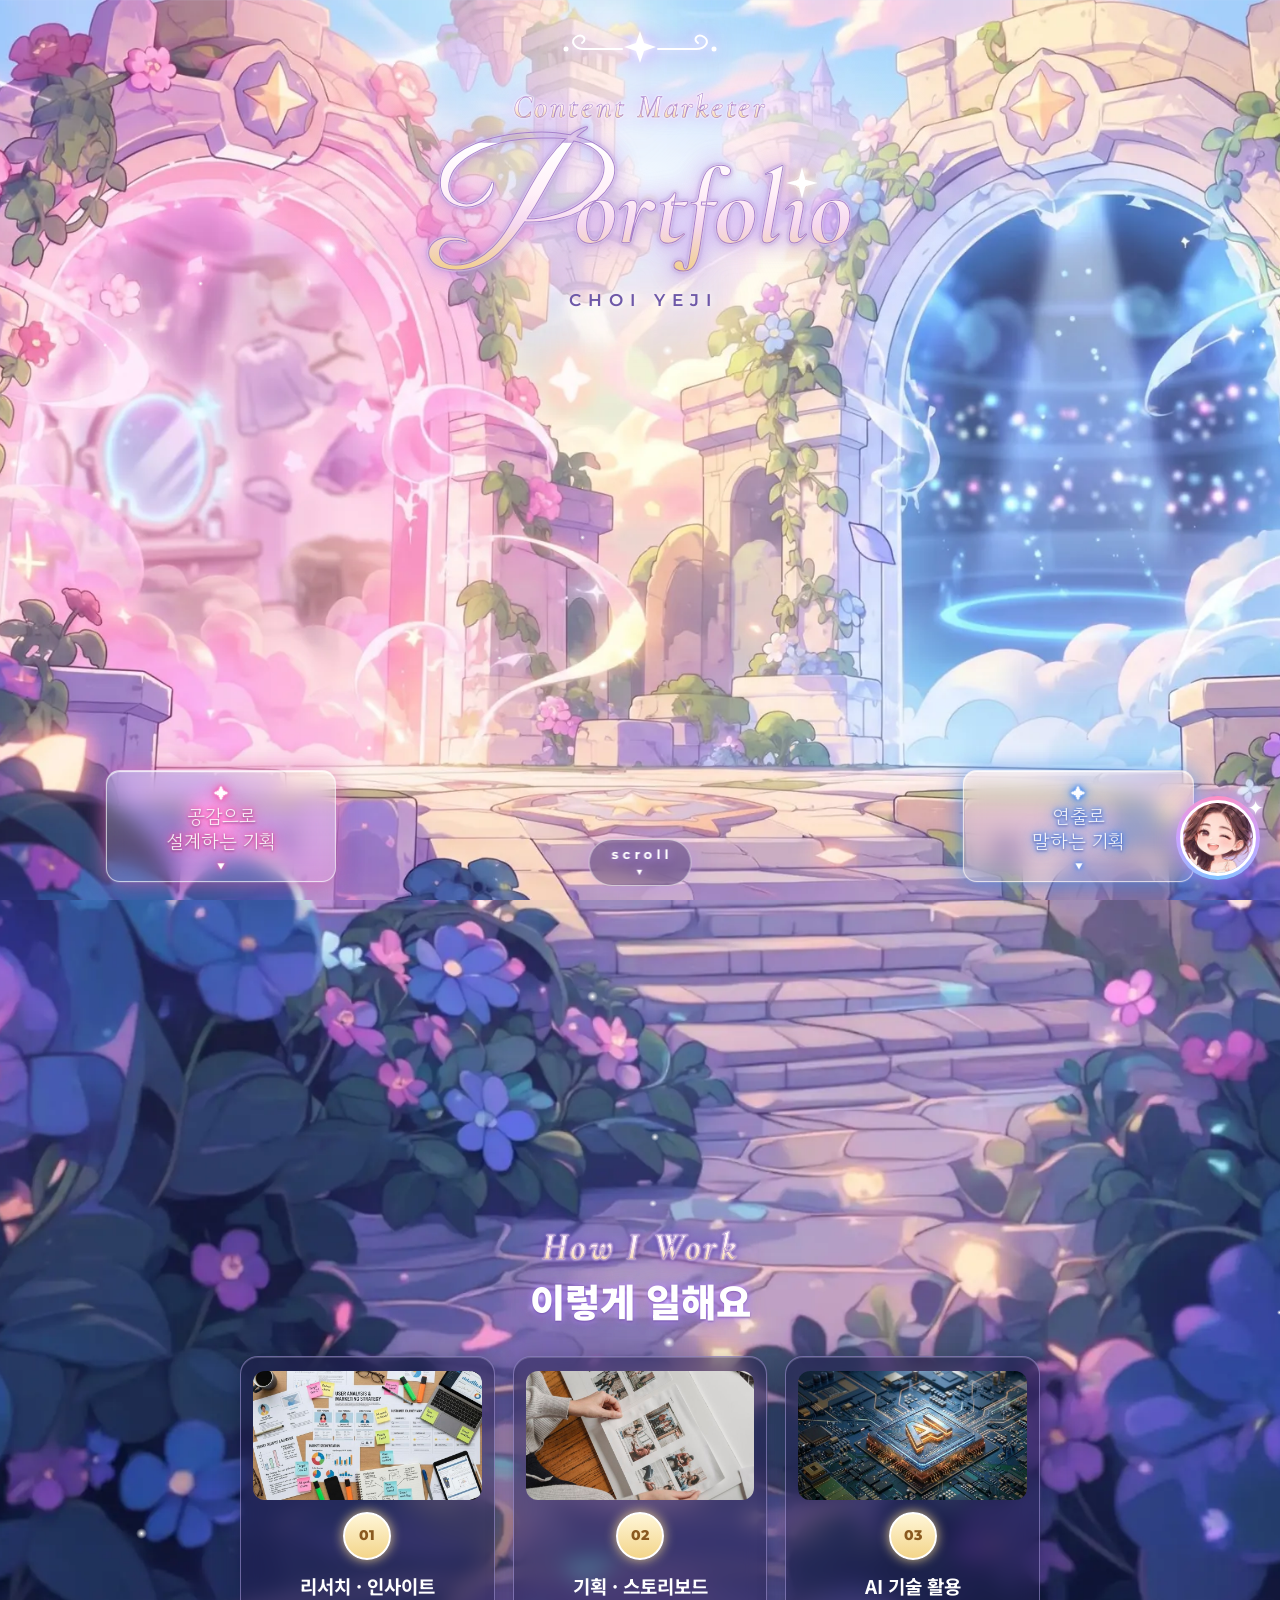
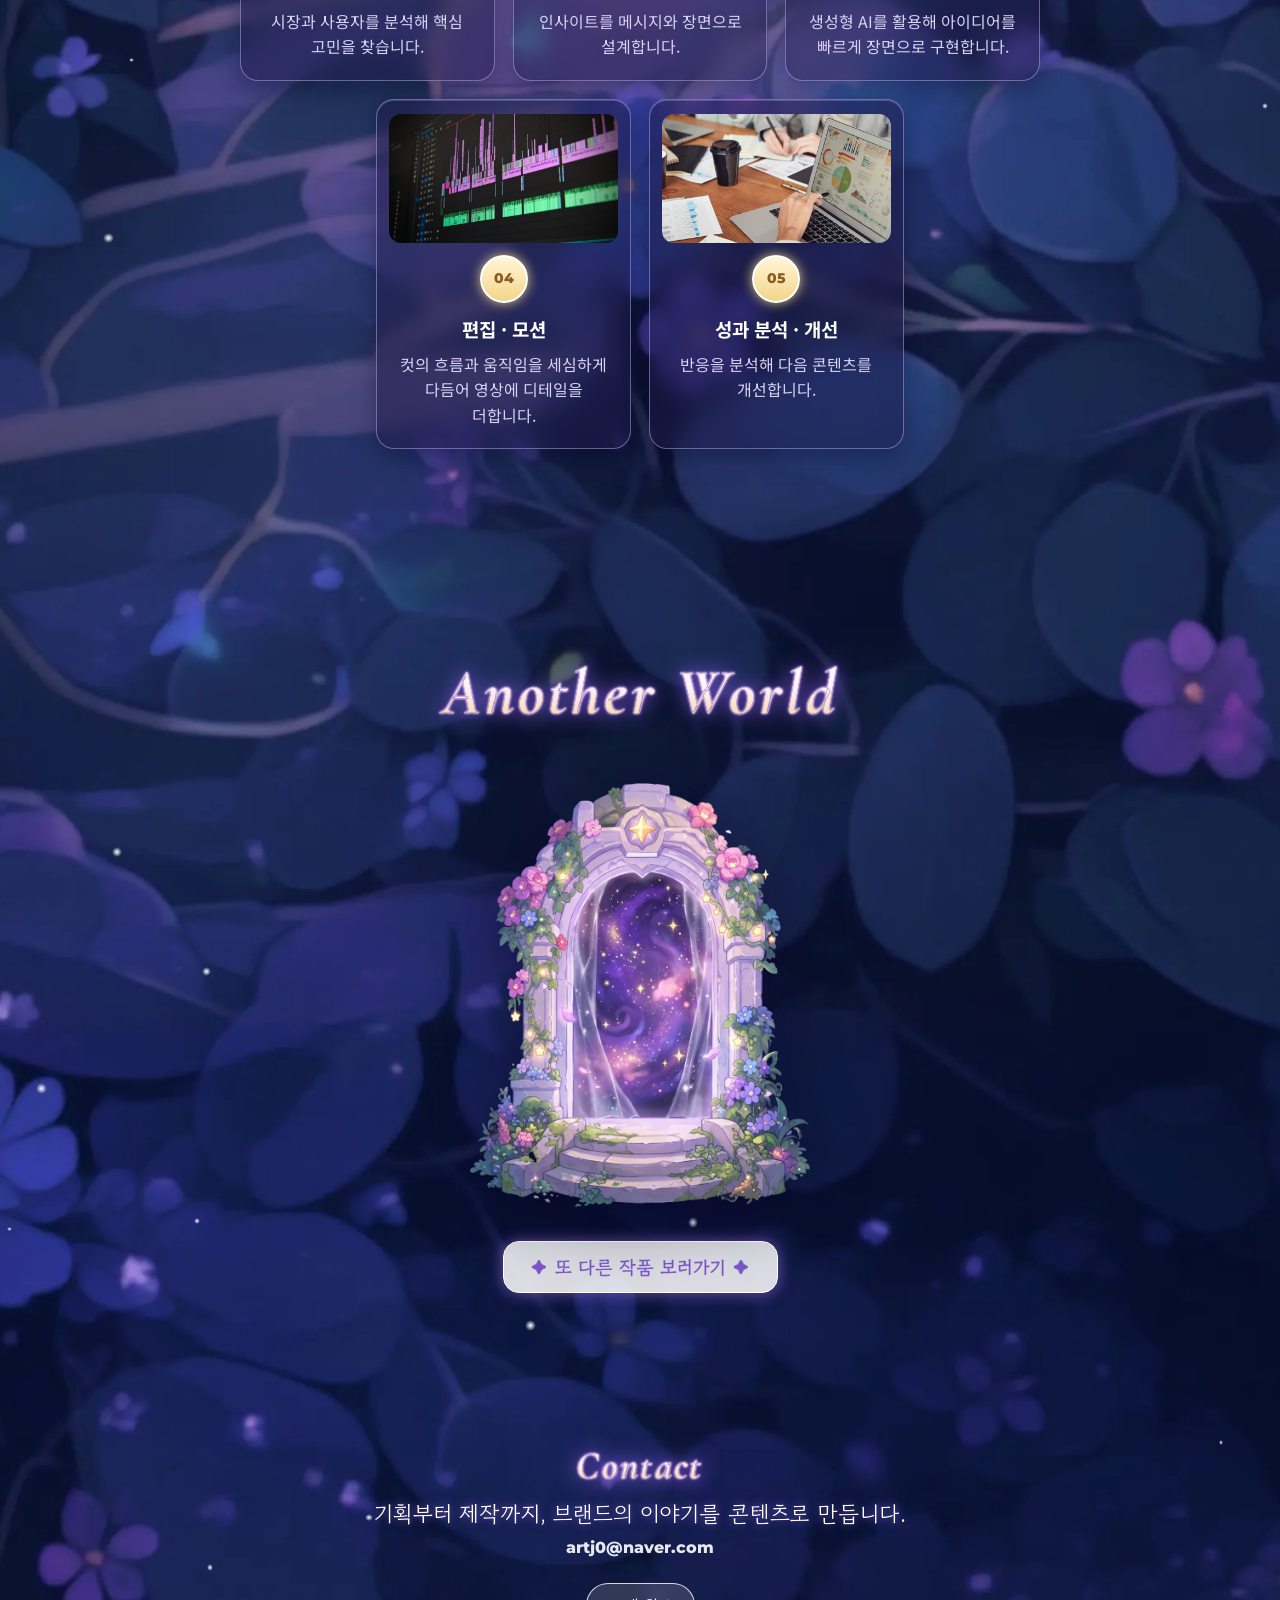
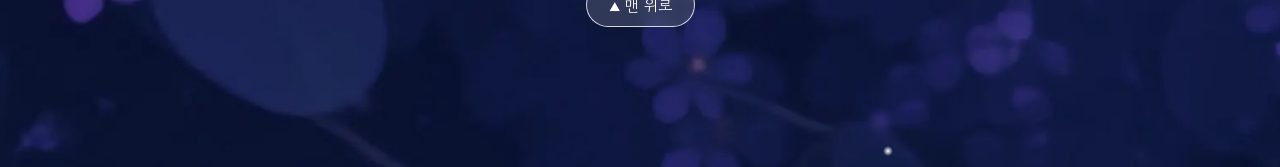
==== commit 61452f16: "Update index.html" ====
--- a/index.html
+++ b/index.html
@@ -3,7 +3,20 @@
 <head>
   <meta charset="utf-8">
   <meta name="viewport" content="width=device-width, initial-scale=1, viewport-fit=cover">
-  <title>최예지 | 콘텐츠 마케터</title>
+  <title>최예지 | 콘텐츠 마케터 포트폴리오</title>
+
+  <!-- 검색 · 링크 미리보기 -->
+  <meta name="description" content="기획부터 제작까지, 브랜드의 이야기를 콘텐츠로 만듭니다. 콘텐츠 마케터 최예지의 포트폴리오.">
+  <meta property="og:type" content="website">
+  <meta property="og:title" content="최예지 | 콘텐츠 마케터 포트폴리오">
+  <meta property="og:description" content="기획부터 제작까지, 브랜드의 이야기를 콘텐츠로 만듭니다.">
+  <meta property="og:image" content="https://seonyul-melody.github.io/portfolio/images/og/og-image.jpg">
+  <meta property="og:url" content="https://seonyul-melody.github.io/portfolio/">
+  <meta name="twitter:card" content="summary_large_image">
+
+  <!-- 탭 아이콘 -->
+  <link rel="icon" type="image/png" href="images/profile/favicon.png?v=2">
+  <link rel="apple-touch-icon" href="images/profile/apple-touch-icon.png?v=2">
 
   <!-- 글꼴 (구글 폰트) -->
   <link rel="preconnect" href="https://fonts.googleapis.com">
--- a/css/style.css
+++ b/css/style.css
@@ -405,6 +405,7 @@
    --bo(0~1)는 js 11번이 스크롤에 맞춰 넣어요 */
 .veil { position: fixed; inset: 0; z-index: 2; pointer-events: none; opacity: var(--bo, 0); background: rgba(14,16,48,.28); backdrop-filter: blur(16px) saturate(.9); -webkit-backdrop-filter: blur(16px) saturate(.9); }
 #plaza > .fx { z-index: 0; }
+.veil.off { visibility: hidden; -webkit-backdrop-filter: none; backdrop-filter: none; }   /* 맨 위에서는 흐림 막을 꺼 둬요 (입구 움직임이 부드럽게) */
 .pz-sec { position: relative; z-index: 3; isolation: isolate; max-width: 1100px; margin: 0 auto; padding-top: clamp(80px, 12vw, 150px); text-align: center; }
 .pz-k { margin: 0; font: italic 700 clamp(1.6rem, 3vw, 2.4rem) 'Cormorant Garamond', serif; letter-spacing: .06em; color: transparent; -webkit-text-stroke: .6px rgba(160,120,200,.85); background: linear-gradient(180deg, #FFFFFF 0%, #FFF0F8 45%, #F1CF86 100%); -webkit-background-clip: text; background-clip: text; filter: drop-shadow(0 0 1px #fff) drop-shadow(0 0 2px rgba(90,50,160,.9)) drop-shadow(0 0 10px rgba(130,90,220,.8)); }   /* How I Work 같은 영문 소제목 */
 .pz-t { margin: 2px 0 28px; font: 900 clamp(1.6rem, 3.4vw, 2.4rem) "Noto Sans KR", sans-serif; color: #fff; text-shadow: 0 1px 2px rgba(60,30,110,.4), 0 0 6px rgba(185,140,255,.9), 0 0 16px rgba(150,110,240,.6); }
@@ -438,7 +439,8 @@
   border-radius: 48% 48% 6% 6% / 30% 30% 6% 6%; background: radial-gradient(ellipse at 50% 52%, rgba(255,242,205,.8), rgba(232,195,255,.4) 42%, transparent 74%); }
 .gate-rays::before { content: ""; position: absolute; left: 50%; top: 50%; width: 260%; height: 200%; transform: translate(-50%, -50%);   /* 바깥으로 퍼지는 빛줄기 */
   background: repeating-conic-gradient(from 0deg, rgba(255,236,205,0) 0deg 9deg, rgba(255,236,205,.45) 11deg, rgba(255,236,205,0) 14deg);
-  -webkit-mask-image: radial-gradient(closest-side, #000 25%, transparent 75%); mask-image: radial-gradient(closest-side, #000 25%, transparent 75%); filter: blur(3px); animation: gateSpin 28s linear infinite; }
+  -webkit-mask-image: radial-gradient(closest-side, #000 25%, transparent 75%); mask-image: radial-gradient(closest-side, #000 25%, transparent 75%); filter: blur(3px); animation: gateSpin 28s linear infinite paused; }
+  .gate:hover .gate-rays::before, .gate:focus-visible .gate-rays::before { animation-play-state: running; }   /* 빛줄기는 마우스를 올렸을 때만 돌아요 */
 .gate:hover .gate-rays, .gate:focus-visible .gate-rays { opacity: 1; }
 .gate:hover .gate-glow, .gate:focus-visible .gate-glow { opacity: 1; transform: translate(-50%, -50%) scale(1.3); }
 .gate:hover .gate-img, .gate:focus-visible .gate-img { transform: translateY(-6px); filter: drop-shadow(0 18px 34px rgba(8,4,40,.55)) drop-shadow(0 0 26px rgba(205,165,255,.75)) brightness(1.06); }
